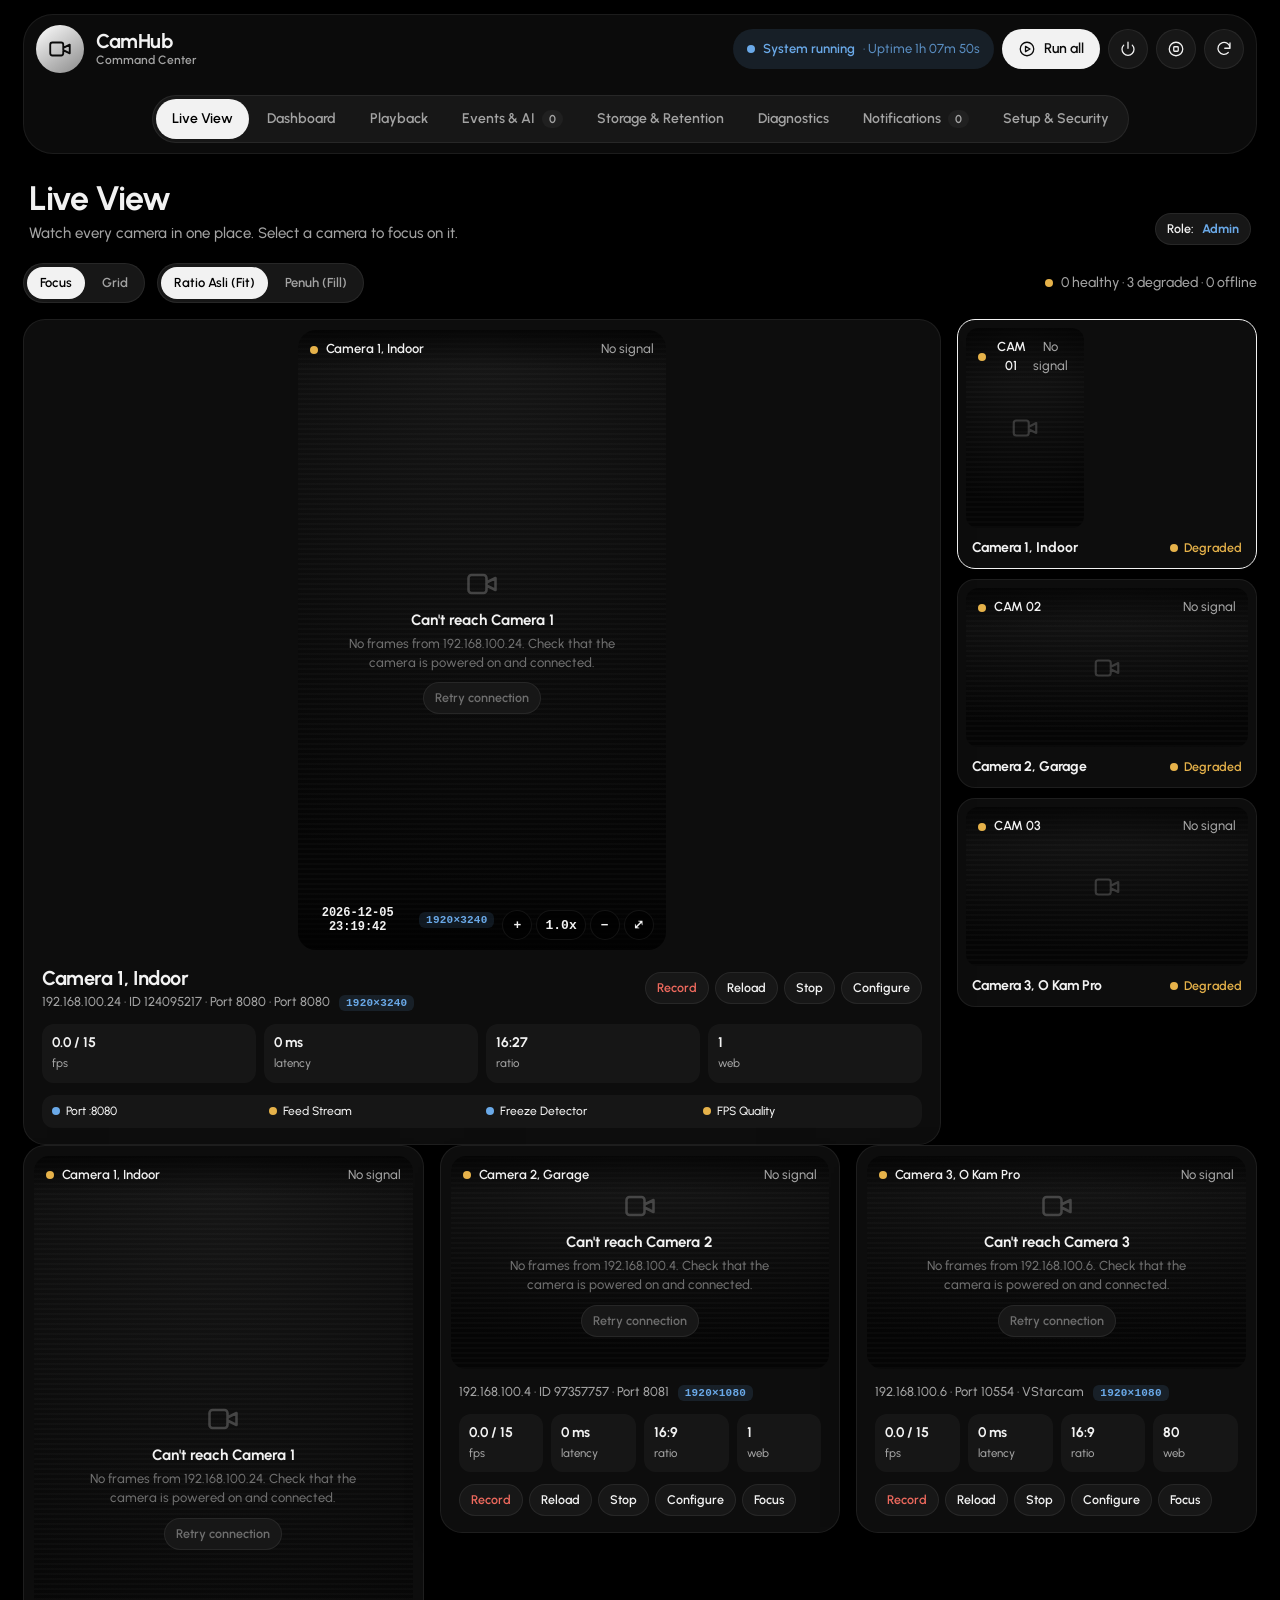
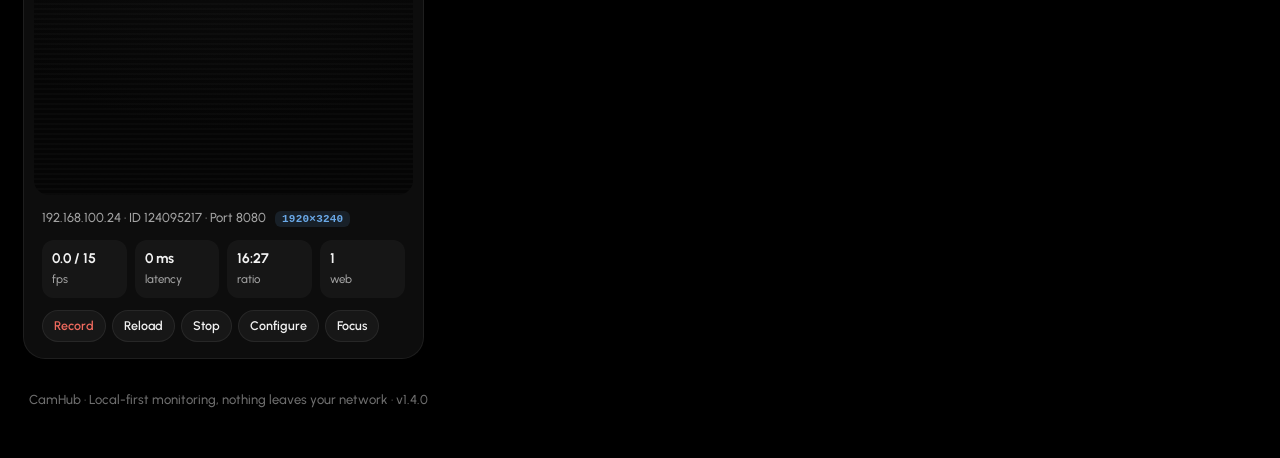
==== web/index.html @ e93ac43d "feat(ui): dynamically adapt player and grid layouts to camera native aspect ratios" ====
<!DOCTYPE html>
<html lang="en">
<head>
<meta charset="utf-8">
<meta name="viewport" content="width=device-width, initial-scale=1, viewport-fit=cover">
<link rel="icon" type="image/svg+xml" href="data:image/svg+xml,%3Csvg xmlns='http://www.w3.org/2000/svg' viewBox='0 0 24 24' fill='%23f2f2f2'%3E%3Cpath d='M3 8a2 2 0 0 1 2-2h8a2 2 0 0 1 2 2v8a2 2 0 0 1-2 2H5a2 2 0 0 1-2-2zM15 11l6-3v8l-6-3'/%3E%3C/svg%3E">
<title>CamHub — Command Center</title>
<link rel="preconnect" href="https://fonts.googleapis.com">
<link href="https://fonts.googleapis.com/css2?family=Urbanist:wght@400..700&display=swap" rel="stylesheet">
<link rel="stylesheet" href="styles.css?v=5.0">
</head>
<body data-role="admin">
<!-- SVG Icon Defs -->
<svg width="0" height="0" style="position:absolute" aria-hidden="true"><defs>
<symbol id="i-cam" viewBox="0 0 24 24"><path d="M3 8a2 2 0 0 1 2-2h8a2 2 0 0 1 2 2v8a2 2 0 0 1-2 2H5a2 2 0 0 1-2-2zM15 11l6-3v8l-6-3"/></symbol>
<symbol id="i-live" viewBox="0 0 24 24"><rect x="3" y="4" width="18" height="12" rx="2"/><path d="M8 20h8M12 16v4"/></symbol>
<symbol id="i-grid" viewBox="0 0 24 24"><rect x="4" y="4" width="7" height="7" rx="1.5"/><rect x="13" y="4" width="7" height="7" rx="1.5"/><rect x="4" y="13" width="7" height="7" rx="1.5"/><rect x="13" y="13" width="7" height="7" rx="1.5"/></symbol>
<symbol id="i-play" viewBox="0 0 24 24"><circle cx="12" cy="12" r="9"/><path d="M10 8.5v7l6-3.5z"/></symbol>
<symbol id="i-stop" viewBox="0 0 24 24"><circle cx="12" cy="12" r="9"/><rect x="9" y="9" width="6" height="6" rx="1"/></symbol>
<symbol id="i-spark" viewBox="0 0 24 24"><path d="M12 3l1.8 5.2L19 10l-5.2 1.8L12 17l-1.8-5.2L5 10l5.2-1.8zM18 16l.8 2.2L21 19l-2.2.8L18 22l-.8-2.2L15 19l2.2-.8z"/></symbol>
<symbol id="i-pulse" viewBox="0 0 24 24"><path d="M3 12h4l3-8 4 16 3-8h4"/></symbol>
<symbol id="i-bell" viewBox="0 0 24 24"><path d="M6 16V11a6 6 0 0 1 12 0v5l2 2H4zM10 21h4"/></symbol>
<symbol id="i-book" viewBox="0 0 24 24"><path d="M5 4h11a3 3 0 0 1 3 3v13H8a3 3 0 0 1-3-3zM5 17a3 3 0 0 1 3-3h11"/></symbol>
<symbol id="i-db" viewBox="0 0 24 24"><ellipse cx="12" cy="5" rx="9" ry="3"/><path d="M21 12c0 1.66-4 3-9 3s-9-1.34-9-3"/><path d="M3 5v14c0 1.66 4 3 9 3s9-1.34 9-3V5"/></symbol>
<symbol id="i-shield" viewBox="0 0 24 24"><path d="M12 22s8-4 8-10V5l-8-3-8 3v7c0 6 8 10 8 10z"/></symbol>
<symbol id="i-cpu" viewBox="0 0 24 24"><rect x="4" y="4" width="16" height="16" rx="2"/><rect x="9" y="9" width="6" height="6"/><line x1="9" y1="1" x2="9" y2="4"/><line x1="15" y1="1" x2="15" y2="4"/><line x1="9" y1="20" x2="9" y2="23"/><line x1="15" y1="20" x2="15" y2="23"/><line x1="20" y1="9" x2="23" y2="9"/><line x1="20" y1="14" x2="23" y2="14"/><line x1="1" y1="9" x2="4" y2="9"/><line x1="1" y1="14" x2="4" y2="14"/></symbol>
<symbol id="i-send" viewBox="0 0 24 24"><line x1="22" y1="2" x2="11" y2="13"/><polygon points="22 2 15 22 11 13 2 9 22 2"/></symbol>
<symbol id="i-re" viewBox="0 0 24 24"><path d="M20 11a8 8 0 1 0-2.3 5.7M20 4v7h-7"/></symbol>
<symbol id="i-pwr" viewBox="0 0 24 24"><path d="M12 3v8M6.3 6.8a8 8 0 1 0 11.4 0"/></symbol>
<symbol id="i-side" viewBox="0 0 24 24"><rect x="3" y="4" width="18" height="16" rx="3"/><path d="M9 4v16"/></symbol>
<symbol id="i-arrow" viewBox="0 0 24 24"><path d="M5 12h14M13 6l6 6-6 6"/></symbol>
<symbol id="i-warn" viewBox="0 0 24 24"><path d="M12 4 2.5 20h19zM12 10v4M12 17v.5"/></symbol>
<symbol id="i-check" viewBox="0 0 24 24"><polyline points="20 6 9 17 4 12"/></symbol>
<symbol id="i-cross" viewBox="0 0 24 24"><line x1="18" y1="6" x2="6" y2="18"/><line x1="6" y1="6" x2="18" y2="18"/></symbol>
<symbol id="i-dl" viewBox="0 0 24 24"><path d="M21 15v4a2 2 0 0 1-2 2H5a2 2 0 0 1-2-2v-4"/><polyline points="7 10 12 15 17 10"/><line x1="12" y1="15" x2="12" y2="3"/></symbol>
<symbol id="i-trash" viewBox="0 0 24 24"><polyline points="3 6 5 6 21 6"/><path d="M19 6v14a2 2 0 0 1-2 2H7a2 2 0 0 1-2-2V6m3 0V4a2 2 0 0 1 2-2h4a2 2 0 0 1 2 2v2"/></symbol>
<symbol id="i-gear" viewBox="0 0 24 24"><circle cx="12" cy="12" r="3"/><path d="M19.4 15a1.65 1.65 0 0 0 .33 1.82l.06.06a2 2 0 0 1 0 2.83 2 2 0 0 1-2.83 0l-.06-.06a1.65 1.65 0 0 0-1.82-.33 1.65 1.65 0 0 0-1 1.51V21a2 2 0 0 1-2 2 2 2 0 0 1-2-2v-.09A1.65 1.65 0 0 0 9 19.4a1.65 1.65 0 0 0-1.82.33l-.06.06a2 2 0 0 1-2.83 0 2 2 0 0 1 0-2.83l.06-.06a1.65 1.65 0 0 0 .33-1.82 1.65 1.65 0 0 0-1.51-1H3a2 2 0 0 1-2-2 2 2 0 0 1 2-2h.09A1.65 1.65 0 0 0 4.6 9a1.65 1.65 0 0 0-.33-1.82l-.06-.06a2 2 0 0 1 0-2.83 2 2 0 0 1 2.83 0l.06.06a1.65 1.65 0 0 0 1.82.33H9a1.65 1.65 0 0 0 1-1.51V3a2 2 0 0 1 2-2 2 2 0 0 1 2 2v.09a1.65 1.65 0 0 0 1 1.51 1.65 1.65 0 0 0 1.82-.33l.06-.06a2 2 0 0 1 2.83 0 2 2 0 0 1 0 2.83l-.06.06a1.65 1.65 0 0 0-.33 1.82V9a1.65 1.65 0 0 0 1.51 1H21a2 2 0 0 1 2 2 2 2 0 0 1-2 2h-.09a1.65 1.65 0 0 0-1.51 1z"/></symbol>
</defs></svg>

<div class="app">
  <!-- Top Floating Nav Bar -->
  <header class="top">
    <div class="brand">
      <div class="mark"><svg class="ico" style="width:26px;height:26px"><use href="#i-cam"/></svg></div>
      <div>CamHub<small>Command Center</small></div>
    </div>

    <!-- Sliding Pill Navigation Tabs -->
    <nav class="tabs" aria-label="Main navigation">
      <div class="track" id="track">
        <span class="pill" id="pill"></span>
      </div>
    </nav>

    <!-- Top Action Tools -->
    <div class="tools">
      <span class="chip ok">
        <span class="dot" id="sbf-dot"></span>
        <span id="sbf-status">System running</span>
        <span class="up" id="sbf-uptime"></span>
      </span>

      <!-- AGENT 1: Run All Cameras -->
      <button class="btn primary adm" id="btn-run-all" title="Start all camera decoders">
        <svg class="ico"><use href="#i-play"/></svg>
        <span>Run all</span>
      </button>

      <!-- AGENT 1: Restart All Cameras -->
      <button class="btn sq adm" id="restart" aria-label="Restart all cameras" title="Restart all cameras">
        <svg class="ico"><use href="#i-pwr"/></svg>
      </button>

      <!-- AGENT 1: Stop All Cameras -->
      <button class="btn sq adm" id="btn-stop-all" aria-label="Stop all cameras" title="Stop all cameras">
        <svg class="ico"><use href="#i-stop"/></svg>
      </button>

      <!-- Refresh Feeds & Telemetry -->
      <button class="btn sq" id="refresh" aria-label="Refresh feeds" title="Refresh feeds">
        <svg class="ico"><use href="#i-re"/></svg>
      </button>
    </div>
  </header>

  <main>
    <!-- Page Header (Title + Subtitle + AGENT 7 Role Switcher) -->
    <div class="head">
      <div>
        <h1 id="title">Live View</h1>
        <p id="sentence">Watch every camera in one place. Select a camera to focus on it.</p>
      </div>
      <button class="btn sm" id="btn-toggle-role" aria-label="Switch between Admin and Viewer">
        Role: <b id="sbf-role">Admin</b>
      </button>
    </div>

    <!-- VIEW 0: LIVE VIEW -->
    <section class="view" id="v-live">
      <div class="lbar">
        <div class="seg" id="layouts" role="group" aria-label="Layout">
          <button aria-pressed="true" data-l="focus">Focus</button>
          <button aria-pressed="false" data-l="grid">Grid</button>
        </div>
        <div class="seg" id="fit-modes" role="group" aria-label="Fit Mode">
          <button aria-pressed="true" data-fit="contain">Ratio Asli (Fit)</button>
          <button aria-pressed="false" data-fit="cover">Penuh (Fill)</button>
        </div>
        <span class="sub" id="hcount"></span>
      </div>
      <div class="stage" id="stage"></div>
      <div class="grid cams" id="cams" hidden></div>
    </section>

    <!-- VIEW 1: DASHBOARD / MONITORING -->
    <section class="view" id="v-dash" hidden>
      <!-- 4 KPI Cards -->
      <div class="grid kpis">
        <div class="card kpi">
          <h2>Total cameras</h2>
          <b id="fleet-total">3</b>
          <span>Across the local network</span>
        </div>
        <div class="card kpi good">
          <h2>Healthy</h2>
          <b id="fleet-healthy">0</b>
          <span>Streaming normally</span>
        </div>
        <div class="card kpi warn">
          <h2>Degraded</h2>
          <b id="fleet-degraded">3</b>
          <span>Connecting, no frames yet</span>
        </div>
        <div class="card kpi bad">
          <h2>Offline</h2>
          <b id="fleet-offline">0</b>
          <span>Unreachable</span>
        </div>
      </div>

      <!-- Live Preview Strip -->
      <div class="sect">
        <h2>Live preview</h2>
        <button class="btn sm" style="margin-left:auto" data-go="0">Open live view</button>
      </div>
      <div class="grid prev" id="prev"></div>

      <!-- Telemetry Row: Host Resources & Stream Throughput -->
      <div class="grid row2">
        <div class="card">
          <h2>Host resources</h2>
          <p class="sub">Processor, memory and AI engine load</p>
          <div class="meter">
            <div>CPU <span id="res-cpu-val">28%</span></div>
            <div class="bar" id="res-cpu-bar" style="--w:28%"><i></i></div>
          </div>
          <div class="meter">
            <div>RAM <span id="res-mem-val">8.3 / 16.0 GB (52%)</span></div>
            <div class="bar warn" id="res-mem-bar" style="--w:52%"><i></i></div>
          </div>
          <div class="meter">
            <div>GPU, AI engine (DirectML) <span id="res-ai-val">12%</span></div>
            <div class="bar good" id="res-ai-bar" style="--w:12%"><i></i></div>
          </div>
        </div>

        <div class="card">
          <h2>Stream throughput</h2>
          <p class="sub">Combined traffic from all cameras</p>
          <div class="tp">
            <div><b id="tp-bw">0.0 / 0.0 Mbps</b><span>Bandwidth in / out</span></div>
            <div><b id="tp-fps">0.0 fps</b><span>Total frame rate</span></div>
            <div><b id="tp-lat">0 ms</b><span>Average latency</span></div>
            <div><b id="tp-subs">0 RTSP · 82 Web</b><span>Subscribers</span></div>
          </div>
        </div>
      </div>

      <!-- AGENT 2: Pipeline Inspector + Canvas FPS History -->
      <div class="grid row3">
        <div class="card">
          <h2 id="pipeline-title">Pipeline · <span id="pcam">Camera 1</span></h2>
          <div class="cp seg" id="pick" style="width:max-content"></div>
          <div class="flow" id="flow"></div>
          <div class="alert" id="path-note">
            <svg class="ico"><use href="#i-warn"/></svg>
            <p>
              <b id="path-note-title">Bottleneck detected</b>
              <span id="path-note-msg">Tidak ada frame diterima dari sumber kamera.</span>
            </p>
          </div>
          <dl>
            <div><dt>Last frame</dt><dd id="dl-last-frame">--</dd></div>
            <div><dt>Queue / drop</dt><dd id="dl-queue">0 / 0</dd></div>
            <div><dt>Decode errors</dt><dd id="dl-errors">0</dd></div>
            <div><dt>Stage</dt><dd id="dl-stage">Camera source</dd></div>
            <div><dt>Decoder port / PID</dt><dd id="dl-port"></dd></div>
          </dl>
        </div>

        <div class="card">
          <div style="display:flex;justify-content:space-between;align-items:center;gap:8px">
            <h2>Frame rate</h2>
            <div class="seg" id="range">
              <button aria-pressed="true" data-range="1m">1m</button>
              <button aria-pressed="false" data-range="5m">5m</button>
              <button aria-pressed="false" data-range="30m">30m</button>
              <button aria-pressed="false" data-range="1h">1h</button>
            </div>
          </div>
          <div class="cbox">
            <canvas id="fps-chart-canvas" role="img" aria-label="Frame rate for each camera"></canvas>
            <div class="empty" id="fps-empty"><p>No frames yet.<br>Rates appear once a camera connects.</p></div>
          </div>
          <div class="legend">
            <span><i style="background:#f2f2f2"></i>Camera 1: <b id="fps-val-1">0.0 fps</b></span>
            <span><i style="background:#6aa9e8"></i>Camera 2: <b id="fps-val-2">0.0 fps</b></span>
            <span><i style="background:#8c8c8c"></i>Camera 3: <b id="fps-val-3">0.0 fps</b></span>
          </div>
        </div>
      </div>

      <!-- Events & Storage Columns -->
      <div class="cols">
        <div class="card">
          <div style="display:flex;justify-content:space-between;align-items:center">
            <h2>Events</h2>
            <span class="chip" style="height:30px" id="ev-count">3 recent</span>
          </div>
          <div class="evs" id="dash-recent-events"></div>
          <button class="btn sm" style="margin-top:14px" data-go="3">View all events</button>
        </div>

        <div class="card">
          <div style="display:flex;justify-content:space-between;align-items:center">
            <h2>Storage and retention</h2>
            <button class="btn sm" data-go="4">Manage</button>
          </div>
          <div class="store">
            <div class="ring" id="store-ring" style="--ring-fill:85%">
              <div><span id="store-percent">85%<small>used</small></span></div>
            </div>
            <dl>
              <div><dt>Used</dt><dd id="store-used">406 GB</dd></div>
              <div><dt>Free</dt><dd id="store-free">70 GB</dd></div>
              <div><dt>CamHub data</dt><dd id="store-data">12.7 MB</dd></div>
              <div><dt>Recordings</dt><dd id="store-recs">10.2 MB</dd></div>
              <div><dt>Snapshots</dt><dd id="store-snaps">2.5 MB</dd></div>
              <div><dt>Forecast</dt><dd class="good-t" id="store-forecast">Over 30 days left</dd></div>
            </dl>
          </div>
        </div>
      </div>
    </section>

    <!-- VIEW 2: PLAYBACK (AGENT 4 & 8) -->
    <section class="view" id="v-playback" hidden>
      <div class="rec-status-strip" id="rec-status-strip"></div>

      <div style="display:flex;align-items:center;justify-content:space-between;gap:12px;flex-wrap:wrap;margin-bottom:14px">
        <span class="tag good">Active file locks protect recordings and playback streams from automated purge.</span>
        <button class="btn sm" id="btn-trigger-motion">
          <svg class="ico"><use href="#i-spark"/></svg><span>Trigger Test Motion Recording</span>
        </button>
      </div>

      <div class="playback-grid">
        <div class="card">
          <div style="display:flex;justify-content:space-between;align-items:center;margin-bottom:12px">
            <h2 id="player-title">Recorded Clip Player</h2>
            <span class="tag good" id="player-status-tag">Ready</span>
          </div>
          <div class="rec-player">
            <video id="video-player" controls preload="metadata"></video>
          </div>
          <div style="display:flex;justify-content:space-between;align-items:center;margin-top:14px;flex-wrap:wrap;gap:8px">
            <span class="sub" id="player-clip-info">Select a recorded segment from the archive list to stream playback.</span>
            <a class="btn sm primary" id="player-download-btn" href="#" download="" style="display:none">
              <svg class="ico"><use href="#i-dl"/></svg><span>Download MP4</span>
            </a>
          </div>
        </div>

        <div class="card">
          <div style="display:flex;justify-content:space-between;align-items:center;margin-bottom:12px">
            <h2>Archive Segments</h2>
            <button class="btn sq sm" id="refresh-recordings" title="Refresh recordings list">
              <svg class="ico"><use href="#i-re"/></svg>
            </button>
          </div>
          <div class="rec-list" id="recordings-list">
            <div class="empty"><p>Loading recordings…</p></div>
          </div>
        </div>
      </div>
    </section>

    <!-- VIEW 3: EVENTS & AI (AGENT 5 & 6) -->
    <section class="view" id="v-events" hidden>
      <div class="card" style="margin-bottom:16px;">
        <div style="display:flex;align-items:center;justify-content:space-between;gap:14px;flex-wrap:wrap">
          <div>
            <h2>Edge AI Object Detection Engine</h2>
            <p class="sub">Hardware-accelerated neural object classification with DirectML GPU provider</p>
          </div>
          <div style="display:flex;gap:8px;align-items:center">
            <span class="tag good" id="ai-engine-tag">DirectML GPU Active</span>
            <button class="btn sm primary" id="btn-ai-benchmark">
              <svg class="ico"><use href="#i-cpu"/></svg><span>Run AI Benchmark</span>
            </button>
          </div>
        </div>
      </div>

      <!-- Camera 1-3 AI & Event Fleet Summary Cards -->
      <div class="grid prev" id="events-fleet-cards" style="margin-bottom:16px;">
        <div class="card" style="padding:14px;cursor:pointer;" data-filter-cid="v380-1">
          <div style="display:flex;justify-content:space-between;align-items:center;margin-bottom:6px">
            <b>Camera 1 · Indoor</b>
            <span class="tag good">AI Active</span>
          </div>
          <p class="sub" style="margin:0 0 6px;">Targets: Person, Animal · Threshold: 35%</p>
          <div style="display:flex;justify-content:space-between;align-items:center;font-size:12px;color:var(--muted)">
            <span>Port: 8080 · LAN</span>
            <b id="card-cnt-v380-1" class="good-t">20 Events</b>
          </div>
        </div>

        <div class="card" style="padding:14px;cursor:pointer;" data-filter-cid="v380-2">
          <div style="display:flex;justify-content:space-between;align-items:center;margin-bottom:6px">
            <b>Camera 2 · Garage</b>
            <span class="tag good">AI Active</span>
          </div>
          <p class="sub" style="margin:0 0 6px;">Targets: Person, Car, Motorcycle · Threshold: 40%</p>
          <div style="display:flex;justify-content:space-between;align-items:center;font-size:12px;color:var(--muted)">
            <span>Port: 8081 · LAN</span>
            <b id="card-cnt-v380-2" class="good-t">12 Events</b>
          </div>
        </div>

        <div class="card" style="padding:14px;cursor:pointer;" data-filter-cid="okam-3">
          <div style="display:flex;justify-content:space-between;align-items:center;margin-bottom:6px">
            <b>Camera 3 · O-Kam Pro</b>
            <span class="tag good">AI Active</span>
          </div>
          <p class="sub" style="margin:0 0 6px;">Targets: Person, Car, Animal · Threshold: 40%</p>
          <div style="display:flex;justify-content:space-between;align-items:center;font-size:12px;color:var(--muted)">
            <span>Port: 8082 · RTSP</span>
            <b id="card-cnt-okam-3" class="good-t">30 Events</b>
          </div>
        </div>
      </div>

      <div style="display:flex;align-items:center;justify-content:space-between;gap:12px;flex-wrap:wrap;margin-bottom:14px">
        <div class="seg" id="events-cam-filter" role="group" aria-label="Filter events by camera">
          <button aria-pressed="true" data-cid="" id="filter-ev-all">All Cameras (<span id="cnt-ev-all">0</span>)</button>
          <button aria-pressed="false" data-cid="v380-1" id="filter-ev-1">Camera 1 (<span id="cnt-ev-1">0</span>)</button>
          <button aria-pressed="false" data-cid="v380-2" id="filter-ev-2">Camera 2 (<span id="cnt-ev-2">0</span>)</button>
          <button aria-pressed="false" data-cid="okam-3" id="filter-ev-3">Camera 3 (<span id="cnt-ev-3">0</span>)</button>
        </div>
        <button class="btn sm adm" id="clear-events-btn">
          <svg class="ico"><use href="#i-trash"/></svg><span>Clear Events</span>
        </button>
      </div>

      <div class="events-grid" id="events-list">
        <div class="empty"><p>No activity events captured yet.</p></div>
      </div>
    </section>

    <!-- VIEW 4: STORAGE & RETENTION (AGENT 8) -->
    <section class="view" id="v-storage" hidden>
      <div class="grid row2">
        <div class="card">
          <h2>Storage Health &amp; Threshold Alerts</h2>
          <p class="sub">Predictable disk management with automated retention safeguarding</p>
          <div class="store" style="margin-top:16px;">
            <div class="ring" id="storage-page-ring" style="--ring-fill:85%">
              <div><span id="storage-page-percent">85%<small>used</small></span></div>
            </div>
            <dl>
              <div><dt>Disk Total</dt><dd id="st-disk-total">--</dd></div>
              <div><dt>Disk Used</dt><dd id="st-disk-used">--</dd></div>
              <div><dt>Disk Free</dt><dd id="st-disk-free">--</dd></div>
              <div><dt>Growth Rate</dt><dd id="st-growth-rate">+0.0 MB/day</dd></div>
            </dl>
          </div>

          <div class="threshold-strip">
            <div class="threshold-card" id="alert-80"><b class="good-t">80% Threshold</b><span>Normal Retention</span></div>
            <div class="threshold-card" id="alert-90"><b class="warn-t">90% Threshold</b><span>Warning Alert</span></div>
            <div class="threshold-card" id="alert-95"><b class="bad-t">95% Threshold</b><span>Emergency Purge</span></div>
          </div>
        </div>

        <div class="card">
          <h2>Retention Policies &amp; Index Repair</h2>
          <p class="sub">Safe pruning with dry-run verification and self-healing index reconciliation</p>
          <div style="display:grid;gap:12px;margin-top:16px;">
            <div style="padding:14px;border-radius:16px;background:var(--well);border:1px solid var(--line);">
              <b>Retention Rules</b>
              <p class="sub" style="margin:4px 0 12px;">Videos: 14 days retention · Snapshots: 7 days · Max storage: 100 GB</p>
              <div style="display:flex;gap:8px;">
                <button class="btn sm" id="btn-dry-run-cleanup"><svg class="ico"><use href="#i-check"/></svg><span>Dry-Run Cleanup</span></button>
                <button class="btn sm dng adm" id="btn-exec-cleanup"><svg class="ico"><use href="#i-trash"/></svg><span>Execute Purge</span></button>
              </div>
            </div>

            <div style="padding:14px;border-radius:16px;background:var(--well);border:1px solid var(--line);">
              <b>Self-Healing Index Recovery</b>
              <p class="sub" style="margin:4px 0 12px;">Reconcile on-disk files with SQLite metadata to repair corrupted records.</p>
              <button class="btn sm adm" id="btn-reindex-storage"><svg class="ico"><use href="#i-re"/></svg><span>Rebuild Storage Index</span></button>
            </div>
          </div>
        </div>
      </div>
    </section>

    <!-- VIEW 5: DIAGNOSTICS & EXPORT (AGENT 10) -->
    <section class="view" id="v-diagnostics" hidden>
      <div class="diag-grid">
        <div class="card">
          <h2>System &amp; Engine Versions</h2>
          <p class="sub">Installed runtimes and service host details</p>
          <div class="diag-row"><span>Application</span><b id="diag-app-ver">CamHUB v1.4.0</b></div>
          <div class="diag-row"><span>Python Host</span><b id="diag-py-ver">--</b></div>
          <div class="diag-row"><span>.NET Runtime</span><b id="diag-dotnet-ver">--</b></div>
          <div class="diag-row"><span>FFmpeg Transcoder</span><b id="diag-ffmpeg-ver">--</b></div>
          <div class="diag-row"><span>Host Uptime</span><b id="diag-uptime-val">--</b></div>
        </div>

        <div class="card">
          <h2>Decoders &amp; Local Ports</h2>
          <p class="sub">Local TCP decoders and HTTP stream endpoints</p>
          <div class="diag-row"><span>Port 8080 (Camera 1)</span><b id="diag-p8080">Checking…</b></div>
          <div class="diag-row"><span>Port 8081 (Camera 2)</span><b id="diag-p8081">Checking…</b></div>
          <div class="diag-row"><span>Port 8082 (Camera 3)</span><b id="diag-p8082">Checking…</b></div>
          <div class="diag-row"><span>Backend API (Port 3000)</span><b class="good-t">LISTENING</b></div>
          <div class="diag-row"><span>AI Inference Device</span><b id="diag-ai-device">DirectML / CPU</b></div>
        </div>

        <div class="card">
          <h2>Diagnostic Report Bundle</h2>
          <p class="sub" style="margin-bottom:14px">Export sanitized system telemetry, error logs, and port audits</p>
          <button class="btn primary adm" id="btn-generate-bundle" style="width:100%">
            <svg class="ico"><use href="#i-dl"/></svg><span>Generate Diagnostic Bundle (.ZIP)</span>
          </button>
          <div id="bundle-progress" style="display:none;margin-top:10px;" class="sub">Creating sanitized diagnostic archive…</div>
          <div id="diag-bundles-list" style="margin-top:14px">
            <div class="empty"><p>Click "Generate Diagnostic Bundle" to export archive.</p></div>
          </div>
        </div>
      </div>

      <div class="card" style="margin-top:16px;">
        <h2>Recent Sanitized Logs</h2>
        <p class="sub" style="margin-bottom:10px;">Passwords, RTSP tokens, and sensitive credentials are automatically redacted.</p>
        <div class="log-box" id="diag-log-box">Loading sanitized system logs…</div>
      </div>
    </section>

    <!-- VIEW 6: NOTIFICATIONS CENTER (AGENT 9) -->
    <section class="view" id="v-notif" hidden>
      <div style="display:flex;align-items:center;justify-content:space-between;gap:12px;flex-wrap:wrap;margin-bottom:14px">
        <div class="seg" id="notif-sev-filter" role="group" aria-label="Filter notifications by severity">
          <button aria-pressed="true" data-sev="">All</button>
          <button aria-pressed="false" data-sev="critical">Critical</button>
          <button aria-pressed="false" data-sev="warning">Warning</button>
          <button aria-pressed="false" data-sev="info">Info</button>
        </div>
        <div style="display:flex;gap:8px;">
          <button class="btn sm" id="notif-ack-all">Acknowledge All</button>
          <button class="btn sm adm" id="notif-clear-all"><svg class="ico"><use href="#i-trash"/></svg><span>Clear</span></button>
          <button class="btn sm" id="notif-simulate">Simulate Alert</button>
          <button class="btn sm" id="btn-telegram-settings"><svg class="ico"><use href="#i-send"/></svg><span>Telegram Bot</span></button>
        </div>
      </div>
      <div class="notif-list" id="notif-list">
        <div class="empty"><p>No notification alerts captured.</p></div>
      </div>
    </section>

    <!-- VIEW 7: SETUP & SECURITY (AGENT 7) -->
    <section class="view card" id="v-setup" hidden>
      <div style="display:flex;justify-content:space-between;align-items:center;margin-bottom:20px;flex-wrap:wrap;gap:12px">
        <div>
          <h2 style="font-size:20px;letter-spacing:-0.02em;">CamHub Security &amp; Remote Access</h2>
          <p class="sub">Zero-cloud local camera bridge, VPN remote tunneling, and role-based access control.</p>
        </div>
        <span class="tag good"><svg class="ico"><use href="#i-shield"/></svg><span>LAN Isolated · Zero Cloud Credentials</span></span>
      </div>

      <div class="setup-step">
        <div class="step-num">1</div>
        <div class="step-content">
          <b>V380 Protocol Decoder</b>
          <p>V380 cameras stream on local UDP/TCP port 8800. The C# decoder converts raw frames into an MJPEG HTTP stream on ports 8080 and 8081.</p>
          <div class="code-box">dotnet run --project decoders/v380/V380Decoder.csproj -- --id 124095217 --ip 192.168.100.24 --port 8080</div>
        </div>
      </div>

      <div class="setup-step">
        <div class="step-num">2</div>
        <div class="step-content">
          <b>RTSP Stream Adapter (FFmpeg)</b>
          <p>O Kam Pro or RTSP cameras are bridged via ultra-low latency FFmpeg transcoder to port 8082 without cloud dependencies.</p>
          <div class="code-box">ffmpeg -hide_banner -rtsp_transport tcp -i rtsp://192.168.100.6:10554/live/ch0 -f mpjpeg -q:v 3 http://127.0.0.1:8082/stream</div>
        </div>
      </div>

      <div class="setup-step">
        <div class="step-num">3</div>
        <div class="step-content">
          <b>Secure Remote Access (Ngrok &amp; WireGuard / Tailscale)</b>
          <p>CamHUB includes single-tunnel reverse proxy endpoints (<code>/proxy/stream/&lt;cid&gt;</code>). Never open raw RTSP ports to the public internet.</p>
          <div class="code-box"># Start secure Ngrok tunnel to CamHUB (Port 3000)
.\scripts\start_ngrok.ps1</div>
        </div>
      </div>
    </section>
  </main>

  <p class="foot">CamHub · Local-first monitoring, nothing leaves your network · v1.4.0</p>
</div>

<!-- Modal Dialogs -->
<dialog id="dlg" aria-labelledby="dt">
  <h2 id="dt">Restart all 3 cameras?</h2>
  <p id="dp">Live feeds disconnect while the camera processes restart.</p>
  <div class="acts">
    <button class="btn" id="no" autofocus>Cancel</button>
    <button class="btn dng" id="yes">Restart cameras</button>
  </div>
</dialog>

<dialog id="config-dialog">
  <h2>Configure Camera</h2>
  <p id="config-cam-name" class="sub" style="margin-bottom:14px">Camera Configuration</p>
  <form id="config-form" method="dialog">
    <div class="form-group">
      <label for="cfg-name">Display Name</label>
      <input type="text" id="cfg-name" class="input-text" required />
    </div>
    <div class="form-group">
      <label for="cfg-url">Stream URL</label>
      <input type="text" id="cfg-url" class="input-text" required />
    </div>
    <div class="form-group">
      <label for="cfg-location">Location / IP Address</label>
      <input type="text" id="cfg-location" class="input-text" />
    </div>
    <div class="acts">
      <button class="btn" type="button" id="cfg-cancel">Cancel</button>
      <button class="btn primary" type="submit" id="cfg-save">Save Settings</button>
    </div>
  </form>
</dialog>

<dialog id="telegram-dialog">
  <h2>Telegram Notification Bot</h2>
  <p class="sub">Configure Telegram alerts for camera drops and storage warnings</p>
  <form id="telegram-form">
    <div class="form-group">
      <label for="tg-token">Bot Token</label>
      <input type="password" id="tg-token" class="input-text" placeholder="123456789:ABCdefGhIJKlmNoPQRsTUVwxyZ" />
    </div>
    <div class="form-group">
      <label for="tg-chat">Chat ID</label>
      <input type="text" id="tg-chat" class="input-text" placeholder="123456789" />
    </div>
    <div class="acts">
      <button class="btn" type="button" id="tg-cancel">Cancel</button>
      <button class="btn primary" type="button" id="tg-test">Test Connection</button>
    </div>
  </form>
</dialog>

<dialog id="event-dialog" style="max-width:720px;padding:20px;">
  <div style="display:flex;justify-content:space-between;align-items:center;margin-bottom:12px;">
    <h2 id="lightbox-title">Activity Snapshot</h2>
    <button class="btn sq sm" id="lightbox-close"><svg class="ico"><use href="#i-cross"/></svg></button>
  </div>
  <div style="position:relative;background:#000;border-radius:14px;overflow:hidden;aspect-ratio:16/9;display:flex;align-items:center;justify-content:center;">
    <img id="lightbox-img" style="width:100%;height:100%;object-fit:contain;" alt="Detection snapshot" />
    <canvas id="lightbox-canvas" style="position:absolute;inset:0;width:100%;height:100%;pointer-events:none;"></canvas>
  </div>
  <p id="lightbox-details" class="sub" style="margin-top:12px;font-family:var(--mono);"></p>
</dialog>

<div class="toast" id="toast" role="status" aria-live="polite"></div>

<!-- Application Logic -->
<script src="app.js?v=5.0"></script>
</body>
</html>
---- web/styles.css ----
/* CamHub Command Center — Urbanist Pure Black Design System (v5.0) */
@import url('https://fonts.googleapis.com/css2?family=Urbanist:wght@400..700&display=swap');

:root {
  --bg: #000;
  --surface: #0d0d0d;
  --raised: #171717;
  --well: rgba(255, 255, 255, 0.04);
  --line: rgba(255, 255, 255, 0.07);
  --line-2: rgba(255, 255, 255, 0.13);
  --text: #f2f2f2;
  --muted: #a3a3a3;
  --faint: #6f6f6f;
  --primary: #f2f2f2;
  --on-primary: #0a0a0a;
  --good: #6aa9e8;
  --warn: #e6b24a;
  --bad: #ef6a5e;
  --r: 22px;
  --ease: cubic-bezier(.2, .8, .2, 1);
  --font: "Urbanist", ui-sans-serif, system-ui, -apple-system, "Segoe UI", sans-serif;
  --mono: ui-monospace, "SF Mono", Menlo, Consolas, monospace;
  --shadow: 0 1px 2px #0006, 0 18px 40px -24px #000c;
  color-scheme: dark;
  box-sizing: border-box;
  padding-top: env(safe-area-inset-top, 0px);
  padding-bottom: env(safe-area-inset-bottom, 0px);
}
*, *:before, *:after { box-sizing: inherit; }
html { height: 100%; scroll-padding-top: env(safe-area-inset-top, 0px); }
body {
  margin: 0;
  min-height: 100%;
  color: var(--text);
  font: 500 14px/1.45 var(--font);
  font-variant-numeric: tabular-nums;
  -webkit-font-smoothing: antialiased;
  background: var(--bg);
  overflow-x: hidden;
}
button { font: inherit; color: inherit; background: none; border: 0; padding: 0; cursor: pointer; }
h1, h2, h3, p, dl, dd { margin: 0; }
:focus-visible { outline: 2px solid var(--primary); outline-offset: 2px; }
.ico {
  width: 18px;
  height: 18px;
  fill: none;
  stroke: currentColor;
  stroke-width: 1.7;
  stroke-linecap: round;
  stroke-linejoin: round;
  flex: none;
}
.app { max-width: 1480px; margin: 0 auto; padding: 14px clamp(12px, 1.8vw, 26px) 48px; }

/* Top Floating Nav Bar */
.top {
  position: sticky;
  top: 10px;
  z-index: 20;
  display: flex;
  align-items: center;
  gap: 14px;
  flex-wrap: wrap;
  padding: 10px 12px;
  border-radius: 30px;
  background: rgba(13, 13, 13, 0.9);
  border: 1px solid var(--line);
  box-shadow: var(--shadow);
  backdrop-filter: blur(14px) saturate(1.3);
}
.brand {
  display: flex;
  align-items: center;
  gap: 12px;
  padding-right: 8px;
  font-size: 20px;
  font-weight: 700;
  letter-spacing: -0.02em;
  line-height: 1.1;
}
.mark {
  width: 48px;
  height: 48px;
  border-radius: 50%;
  display: grid;
  place-items: center;
  color: var(--on-primary);
  background: linear-gradient(145deg, #fff, #8a8a8a);
  box-shadow: none;
}
.brand small {
  display: block;
  font-size: 12px;
  font-weight: 600;
  color: var(--muted);
  letter-spacing: 0;
  margin-top: 2px;
}
.tabs { flex: 1; min-width: 0; display: flex; justify-content: center; }
.track {
  position: relative;
  display: flex;
  gap: 2px;
  padding: 4px;
  border-radius: 999px;
  background: var(--raised);
  box-shadow: inset 0 0 0 1px var(--line);
  max-width: 100%;
  overflow-x: auto;
  scrollbar-width: none;
}
.pill {
  position: absolute;
  top: 4px;
  bottom: 4px;
  left: 0;
  width: 0;
  border-radius: 999px;
  background: var(--text);
  transition: transform 0.45s var(--ease), width 0.45s var(--ease);
  pointer-events: none;
}
.tab {
  position: relative;
  z-index: 1;
  height: 40px;
  padding: 0 16px;
  display: inline-flex;
  align-items: center;
  gap: 7px;
  border-radius: 999px;
  font-weight: 600;
  color: var(--muted);
  white-space: nowrap;
  transition: color 0.3s;
}
.tab:hover { color: var(--text); }
.tab[aria-current="page"] { color: var(--bg); }
.tab i {
  font-style: normal;
  font-size: 11.5px;
  font-weight: 700;
  padding: 1px 7px;
  border-radius: 999px;
  background: var(--well);
}
.tab[aria-current="page"] i { background: rgba(0, 0, 0, 0.12); color: var(--bg); }
.tools { display: flex; align-items: center; gap: 8px; margin-left: auto; }
.chip {
  display: inline-flex;
  align-items: center;
  gap: 8px;
  height: 40px;
  padding: 0 14px;
  border-radius: 999px;
  font-weight: 600;
  font-size: 13px;
  background: var(--well);
  color: var(--muted);
}
.chip.ok { background: rgba(106, 169, 232, 0.12); color: var(--good); }
.chip .up { font-weight: 500; opacity: 0.8; }
.chip .up:before { content: "· "; }
.dot { width: 8px; height: 8px; border-radius: 50%; background: currentColor; flex: none; }
.btn {
  display: inline-flex;
  align-items: center;
  justify-content: center;
  gap: 8px;
  height: 40px;
  padding: 0 16px;
  border-radius: 999px;
  font-weight: 600;
  background: var(--raised);
  box-shadow: inset 0 0 0 1px var(--line);
  transition: background 0.2s, transform 0.05s;
}
.btn:hover { background: #262626; }
.btn:active { transform: translateY(1px); }
.btn:disabled { opacity: 0.5; pointer-events: none; }
.btn.primary { background: var(--primary); color: var(--on-primary); box-shadow: none; }
.btn.primary:hover { background: #fff; }
.btn.sq { width: 40px; padding: 0; position: relative; }
.btn.sm { height: 32px; padding: 0 12px; font-size: 12.5px; }
.btn.dng { background: var(--bad); color: #1a0705; box-shadow: none; }
.btn.dng:hover { background: #ff877e; }

/* Admin vs Viewer Role Enforcement */
[data-role="viewer"] .adm { display: none !important; }

/* Head Section */
.head {
  padding: 26px 6px 18px;
  display: flex;
  align-items: flex-end;
  justify-content: space-between;
  gap: 16px;
  flex-wrap: wrap;
}
.head h1 { font-size: 34px; font-weight: 700; letter-spacing: -0.03em; line-height: 1.1; }
.head p { color: var(--muted); margin-top: 6px; font-size: 15px; }
.head .btn b { font-weight: 700; color: var(--good); }

/* Grid & Cards */
.grid { display: grid; gap: 16px; }
.kpis { grid-template-columns: repeat(4, 1fr); }
.card {
  position: relative;
  padding: 20px;
  border-radius: var(--r);
  background: var(--surface);
  border: 1px solid var(--line);
  box-shadow: var(--shadow);
  min-width: 0;
}
.card h2 { font-size: 15.5px; font-weight: 600; display: flex; align-items: center; gap: 10px; }
.card .sub { color: var(--muted); font-size: 12.5px; margin-top: 2px; }
.kpi {
  min-height: 150px;
  display: flex;
  flex-direction: column;
  justify-content: space-between;
  overflow: hidden;
}
.kpi b { font-size: 54px; line-height: 1; font-weight: 700; letter-spacing: -0.04em; }
.kpi span { color: var(--muted); font-weight: 600; }
.kpi:after {
  content: "";
  position: absolute;
  right: -40px;
  top: -40px;
  width: 130px;
  height: 130px;
  border-radius: 50%;
  background: radial-gradient(circle, var(--c, #fff) 0, transparent 68%);
  opacity: 0.18;
  pointer-events: none;
}
.kpi.good { --c: var(--good); }
.kpi.good b { color: var(--good); }
.kpi.warn { --c: var(--warn); }
.kpi.warn b { color: var(--warn); }
.kpi.bad { --c: var(--bad); }
.kpi.bad b { color: var(--bad); }

.row2 { grid-template-columns: 1.2fr 1fr; margin-top: 16px; }
.meter { margin-top: 16px; }
.meter div { display: flex; justify-content: space-between; font-weight: 600; margin-bottom: 7px; }
.meter span { color: var(--muted); }
.bar { height: 9px; border-radius: 9px; background: var(--well); overflow: hidden; }
.bar i { display: block; height: 100%; border-radius: 9px; background: #d4d4d4; width: var(--w); }
.bar.good i { background: var(--good); }
.bar.warn i { background: var(--warn); }
.bar.bad i { background: var(--bad); }
.tp { display: grid; grid-template-columns: 1fr 1fr; gap: 12px; margin-top: 16px; }
.tp div { padding: 14px; border-radius: 16px; background: var(--well); }
.tp b { display: block; font-size: 20px; letter-spacing: -0.02em; }
.tp span { color: var(--muted); font-size: 12.5px; }

/* Fleet Section */
.sect { display: flex; align-items: center; gap: 12px; flex-wrap: wrap; margin: 30px 6px 14px; }
.sect h2 { font-size: 22px; font-weight: 700; letter-spacing: -0.02em; }
.seg { display: flex; gap: 4px; padding: 4px; border-radius: 999px; background: var(--raised); box-shadow: inset 0 0 0 1px var(--line); }
.seg button {
  height: 32px;
  padding: 0 13px;
  border-radius: 999px;
  color: var(--muted);
  font-weight: 600;
  font-size: 13px;
  transition: background 0.2s, color 0.2s;
}
.seg button:hover { color: var(--text); }
.seg button[aria-pressed="true"] { background: var(--text); color: var(--bg); }
.sect .seg:last-child { margin-left: auto; }

/* Live View Layouts */
.lbar { display: flex; align-items: center; gap: 12px; flex-wrap: wrap; margin-bottom: 16px; }
.lbar .sub { margin-left: auto; display: flex; align-items: center; gap: 8px; color: var(--muted); }
.stage { display: grid; grid-template-columns: minmax(0, 1fr) 300px; gap: 16px; align-items: start; }
.cams { display: grid; grid-template-columns: repeat(3, 1fr); gap: 16px; align-items: start; }
.cams.c2 { grid-template-columns: repeat(2, 1fr); align-items: start; }
.cams.c1 { grid-template-columns: 1fr; align-items: start; }
.cam { padding: 10px; overflow: hidden; }
.cam[hidden], .view[hidden] { display: none !important; }

/* Video View Container */
.video {
  position: relative;
  aspect-ratio: var(--cam-aspect, 16 / 9);
  border-radius: 15px;
  background: repeating-linear-gradient(0deg, rgba(255, 255, 255, 0.02) 0 2px, transparent 2px 5px), radial-gradient(120% 90% at 50% 0%, #171717, #050505);
  display: grid;
  place-items: center;
  text-align: center;
  color: var(--faint);
  overflow: hidden;
  transition: aspect-ratio 0.25s cubic-bezier(.2,.8,.2,1);
}
.video.big {
  aspect-ratio: var(--cam-aspect, 16 / 9);
  width: min(100%, calc(clamp(380px, calc(100vh - 280px), 840px) * var(--cam-ratio, 1.7778)));
  max-height: clamp(380px, calc(100vh - 280px), 840px);
  margin: 0 auto;
  border-radius: 18px;
}
.video img {
  position: absolute;
  inset: 0;
  width: 100%;
  height: 100%;
  object-fit: contain;
  background: #000;
  z-index: 1;
}
.video.fill img {
  object-fit: cover;
}
.res-tag {
  display: inline-block;
  font: 600 11px var(--mono);
  color: var(--good);
  background: rgba(106, 169, 232, 0.12);
  padding: 2px 7px;
  border-radius: 6px;
  margin-left: 6px;
  letter-spacing: 0.02em;
}
.video .msg-box {
  position: relative;
  z-index: 1;
  display: flex;
  flex-direction: column;
  align-items: center;
  justify-content: center;
  padding: 24px;
  text-align: center;
  width: 100%;
  height: 100%;
}
.video p { font-size: 13px; padding: 0 20px; }
.video b { display: block; color: var(--text); font-size: 15px; margin-bottom: 3px; }
.video .btn { margin-top: 10px; }
.vbar {
  position: absolute;
  inset: 0 0 auto 0;
  display: flex;
  justify-content: space-between;
  align-items: center;
  padding: 10px 12px;
  background: linear-gradient(rgba(0, 0, 0, 0.7), transparent);
  color: var(--text);
  font-weight: 600;
  font-size: 13px;
  z-index: 2;
}
.vbar span { display: flex; align-items: center; gap: 8px; }
.vbar em { font-style: normal; color: var(--muted); font-weight: 500; }
.vfoot {
  position: absolute;
  inset: auto 0 0 0;
  display: flex;
  justify-content: space-between;
  align-items: center;
  gap: 8px;
  padding: 10px 12px;
  background: linear-gradient(transparent, rgba(0, 0, 0, 0.75));
  font: 600 12px var(--mono);
  color: var(--text);
  z-index: 2;
}
.zoom { display: flex; gap: 4px; }
.zoom .btn { height: 30px; min-width: 30px; padding: 0 9px; background: rgba(0, 0, 0, 0.65); font-size: 13px; }

.cmeta { padding: 14px 8px 6px; }
.cmeta .ip { color: var(--muted); font-size: 13px; }
.mrow { display: flex; justify-content: space-between; align-items: center; gap: 12px; flex-wrap: wrap; }
.nm { font-size: 20px; letter-spacing: -0.02em; }
.stats { display: grid; grid-template-columns: repeat(4, 1fr); gap: 8px; margin: 12px 0; }
.stats div { padding: 9px 10px; border-radius: 12px; background: var(--well); }
.stats b { display: block; font-size: 14px; }
.stats span { font-size: 11.5px; color: var(--muted); }
.acts { display: flex; gap: 6px; flex-wrap: wrap; }
.rec { color: var(--bad); }

.side { display: grid; gap: 10px; }
.thumb {
  display: block;
  width: 100%;
  padding: 8px;
  border-radius: 18px;
  text-align: left;
  background: var(--surface);
  border: 1px solid var(--line);
  transition: border-color 0.2s;
}
.thumb:hover { border-color: var(--line-2); }
.thumb[aria-pressed="true"] { border-color: var(--text); }
.thumb .video {
  aspect-ratio: var(--cam-aspect, 16 / 9);
  max-height: 200px;
  border-radius: 12px;
}
.tl { display: flex; justify-content: space-between; align-items: center; gap: 8px; padding: 10px 6px 2px; font-weight: 600; }
.tl span { font-size: 12.5px; display: inline-flex; align-items: center; gap: 6px; }
.prev {
  display: grid;
  grid-template-columns: repeat(auto-fit, minmax(260px, 1fr));
  gap: 12px;
  align-items: start;
}

/* Multi-signal Checks */
.signal-checks {
  display: grid;
  grid-template-columns: repeat(auto-fit, minmax(130px, 1fr));
  gap: 8px;
  margin-top: 10px;
  padding: 8px 10px;
  border-radius: 12px;
  background: var(--well);
  font-size: 12px;
}
.signal-check { display: flex; align-items: center; gap: 6px; }

/* Pipeline Flow & Alert (Agent 2) */
.row3 { grid-template-columns: 1.5fr 1fr; margin-top: 16px; }
.cp { display: flex; gap: 6px; margin: 14px 0; }
.flow { display: flex; align-items: center; gap: 6px; overflow-x: auto; padding-bottom: 4px; }
.node { flex: 1; min-width: 84px; padding: 12px; border-radius: 16px; background: var(--well); text-align: center; }
.node.bad { background: rgba(239, 106, 94, 0.12); box-shadow: inset 0 0 0 1px rgba(239, 106, 94, 0.35); }
.node b { display: block; font-size: 13.5px; }
.node span { font-size: 12px; color: var(--muted); }
.flow svg { color: var(--faint); }
.alert {
  display: flex;
  gap: 12px;
  margin-top: 14px;
  padding: 14px 16px;
  border-radius: 16px;
  background: rgba(230, 178, 74, 0.09);
  box-shadow: inset 0 0 0 1px rgba(230, 178, 74, 0.25);
}
.alert.good {
  background: rgba(106, 169, 232, 0.09);
  box-shadow: inset 0 0 0 1px rgba(106, 169, 232, 0.25);
}
.alert.good svg { color: var(--good); }
.alert.good b { color: var(--good); }
.alert svg { color: var(--warn); margin-top: 2px; }
.alert b { display: block; color: var(--warn); }
.alert span { color: var(--text); font-size: 13.5px; }

dl { display: grid; grid-template-columns: 1fr 1fr; gap: 10px 20px; margin: 16px 0 0; }
dl div { display: flex; justify-content: space-between; border-bottom: 1px solid var(--line); padding-bottom: 8px; }
dt { color: var(--muted); }
dd { margin: 0; font-weight: 600; font-family: var(--mono); }

/* Canvas FPS Chart */
.cbox { position: relative; height: 150px; margin-top: 12px; }
.cbox canvas { width: 100%; height: 100%; display: block; }
.cbox .empty { position: absolute; inset: 0; min-height: 0; pointer-events: none; }
.legend { display: flex; gap: 16px; flex-wrap: wrap; color: var(--muted); font-size: 12.5px; margin-top: 8px; }
.legend span { display: inline-flex; align-items: center; }
.legend i { display: inline-block; width: 10px; height: 10px; border-radius: 50%; margin-right: 6px; }
.legend b { color: var(--text); font-weight: 600; margin-left: 4px; }

/* Events & Activity */
.cols { display: grid; grid-template-columns: 1fr 1.1fr; gap: 16px; margin-top: 16px; }
.evs { display: grid; gap: 8px; margin-top: 14px; }
.ev {
  display: flex;
  gap: 12px;
  align-items: flex-start;
  padding: 12px 14px;
  border-radius: 16px;
  background: var(--well);
}
.ev .dot { margin-top: 6px; }
.ev b { display: block; }
.ev span { color: var(--muted); font-size: 12.5px; }

/* Storage Ring */
.ring {
  width: 128px;
  height: 128px;
  border-radius: 50%;
  flex: none;
  display: grid;
  place-items: center;
  background: conic-gradient(var(--primary) 0 var(--ring-fill, 85%), var(--well) 0);
}
.ring div {
  width: 96px;
  height: 96px;
  border-radius: 50%;
  background: var(--surface);
  display: grid;
  place-items: center;
  font-size: 24px;
  font-weight: 700;
  line-height: 1.1;
  text-align: center;
}
.ring small { display: block; font-size: 12px; color: var(--muted); font-weight: 500; }
.store { display: flex; gap: 22px; align-items: center; flex-wrap: wrap; margin-top: 16px; }
.store dl { flex: 1; min-width: 200px; grid-template-columns: 1fr; margin: 0; }

/* Tag Badge */
.tag {
  display: inline-flex;
  align-items: center;
  gap: 4px;
  padding: 3px 8px;
  border-radius: 6px;
  font-size: 11.5px;
  font-weight: 600;
  background: var(--well);
  color: var(--text);
}
.tag.good { background: rgba(106, 169, 232, 0.15); color: var(--good); }
.tag.warn { background: rgba(230, 178, 74, 0.15); color: var(--warn); }
.tag.bad { background: rgba(239, 106, 94, 0.15); color: var(--bad); }

/* Playback View (Agent 4 & 8) */
.playback-grid { display: grid; grid-template-columns: minmax(0, 1.3fr) minmax(320px, 0.9fr); gap: 16px; margin-top: 16px; }
.rec-player {
  background: #000;
  border-radius: 18px;
  overflow: hidden;
  position: relative;
  aspect-ratio: var(--cam-aspect, 16 / 9);
  display: flex;
  align-items: center;
  justify-content: center;
  border: 1px solid var(--line);
}
.rec-player video { width: 100%; height: 100%; object-fit: contain; }
.rec-list { display: flex; flex-direction: column; gap: 8px; max-height: 480px; overflow-y: auto; padding-right: 4px; margin-top: 12px; }
.rec-item {
  display: flex;
  align-items: center;
  gap: 12px;
  padding: 12px 14px;
  border-radius: 14px;
  background: var(--well);
  border: 1px solid var(--line);
  transition: background 0.15s;
}
.rec-item:hover { background: rgba(255, 255, 255, 0.08); }
.rec-item.active { border-color: var(--primary); background: rgba(255, 255, 255, 0.1); }
.rec-meta { flex: 1; min-width: 0; }
.rec-meta b { display: block; font-size: 13.5px; font-weight: 600; white-space: nowrap; overflow: hidden; text-overflow: ellipsis; }
.rec-meta span { font-size: 12px; color: var(--muted); font-family: var(--mono); }
.rec-status-strip { display: grid; grid-template-columns: repeat(auto-fit, minmax(240px, 1fr)); gap: 12px; margin-bottom: 16px; }
.rec-status-card { padding: 14px 16px; border-radius: 16px; background: var(--surface); border: 1px solid var(--line); display: flex; align-items: center; justify-content: space-between; }
.rec-status-card b { font-size: 14.5px; }

/* Events Grid */
.events-grid { display: grid; grid-template-columns: repeat(auto-fill, minmax(280px, 1fr)); gap: 14px; margin-top: 16px; }
.event-card { border-radius: 18px; background: var(--surface); border: 1px solid var(--line); overflow: hidden; transition: border-color 0.15s; }
.event-card:hover { border-color: var(--line-2); }
.event-snap { position: relative; aspect-ratio: var(--cam-aspect, 16 / 9); background: #07090b; overflow: hidden; cursor: pointer; display: flex; align-items: center; justify-content: center; }
.event-snap img { width: 100%; height: 100%; object-fit: contain; background: #000; display: block; }
.event-snap .tag { position: absolute; top: 10px; left: 10px; }
.event-info { padding: 14px; }
.event-info b { display: block; font-size: 14px; font-weight: 600; margin-bottom: 2px; }
.event-info span { font-size: 12px; color: var(--muted); font-family: var(--mono); }

/* Storage & Retention View (Agent 8) */
.threshold-strip { display: grid; grid-template-columns: repeat(3, 1fr); gap: 12px; margin-top: 14px; }
.threshold-card { padding: 14px; border-radius: 14px; background: var(--well); border: 1px solid var(--line); }
.threshold-card b { display: block; font-size: 15px; margin-bottom: 2px; }
.threshold-card span { font-size: 12px; color: var(--muted); }

/* Diagnostics View (Agent 10) */
.diag-grid { display: grid; grid-template-columns: repeat(auto-fit, minmax(300px, 1fr)); gap: 16px; margin-top: 16px; }
.diag-row { display: flex; justify-content: space-between; align-items: center; padding: 10px 0; border-bottom: 1px solid var(--line); font-size: 13px; }
.diag-row:last-child { border-bottom: none; }
.diag-row span { color: var(--muted); }
.diag-row b { font-weight: 600; font-family: var(--mono); }
.bundle-item { display: flex; align-items: center; justify-content: space-between; padding: 12px 14px; border-radius: 12px; background: var(--well); border: 1px solid var(--line); margin-bottom: 8px; }
.log-box {
  background: #07090b;
  border: 1px solid var(--line);
  border-radius: 14px;
  padding: 14px;
  font-family: var(--mono);
  font-size: 12px;
  max-height: 240px;
  overflow-y: auto;
  white-space: pre-wrap;
  color: var(--muted);
  line-height: 1.5;
}

/* Notifications Center View (Agent 9) */
.notif-list { display: flex; flex-direction: column; gap: 8px; margin-top: 16px; }
.notif-item { display: flex; align-items: flex-start; gap: 12px; padding: 14px 16px; border-radius: 16px; background: var(--surface); border: 1px solid var(--line); }
.notif-item.unread { border-left: 3px solid var(--good); background: rgba(255, 255, 255, 0.02); }
.notif-main { flex: 1; min-width: 0; }
.notif-main b { display: block; font-size: 13.5px; font-weight: 600; }
.notif-main p { font-size: 12.5px; color: var(--muted); margin: 3px 0 4px; }
.notif-time { font-size: 11.5px; color: var(--faint); font-family: var(--mono); }

/* Setup & Security (Agent 7) */
.setup-step { display: flex; gap: 16px; margin-bottom: 22px; padding-bottom: 20px; border-bottom: 1px solid var(--line); }
.setup-step:last-child { border-bottom: none; margin-bottom: 0; padding-bottom: 0; }
.step-num { width: 34px; height: 34px; border-radius: 50%; background: var(--well); border: 1px solid var(--line); display: grid; place-items: center; font-weight: 700; font-size: 14px; color: var(--good); flex: none; }
.step-content { flex: 1; min-width: 0; }
.step-content b { display: block; font-size: 15px; font-weight: 600; margin-bottom: 4px; }
.step-content p { color: var(--muted); font-size: 13.5px; margin-bottom: 10px; }
.code-box { background: #07090b; padding: 12px 16px; border-radius: 12px; font-family: var(--mono); font-size: 12px; color: var(--good); border: 1px solid var(--line); overflow-x: auto; white-space: pre; }

/* Dialogs & Forms */
dialog {
  border: 1px solid var(--line-2);
  border-radius: var(--r);
  background: var(--raised);
  color: var(--text);
  padding: 24px;
  max-width: 440px;
  width: calc(100% - 32px);
  font: inherit;
}
dialog::backdrop { background: rgba(0, 0, 0, 0.75); backdrop-filter: blur(4px); }
dialog h2 { font-size: 20px; letter-spacing: -0.02em; margin-bottom: 6px; }
dialog p { color: var(--muted); margin-bottom: 20px; font-size: 14px; }
dialog .acts { display: flex; gap: 8px; justify-content: flex-end; }
.form-group { margin-bottom: 14px; }
.form-group label { display: block; font-size: 12px; color: var(--muted); margin-bottom: 5px; font-weight: 600; }
.input-text {
  width: 100%;
  height: 38px;
  padding: 0 14px;
  border-radius: 12px;
  background: var(--surface);
  border: 1px solid var(--line);
  color: var(--text);
  font: inherit;
  font-size: 13.5px;
}
.input-text:focus { border-color: var(--primary); outline: none; }

/* Global Toast */
.toast {
  position: fixed;
  left: 50%;
  bottom: calc(20px + env(safe-area-inset-bottom, 0px));
  transform: translate(-50%, 20px);
  opacity: 0;
  pointer-events: none;
  padding: 12px 20px;
  border-radius: 999px;
  background: var(--text);
  color: var(--bg);
  font-weight: 600;
  transition: opacity 0.2s, transform 0.2s;
  z-index: 60;
}
.toast.on { opacity: 1; transform: translate(-50%, 0); }

.foot { margin: 32px 6px 0; color: var(--faint); font-size: 13px; }
.warn-t { color: var(--warn); }
.good-t { color: var(--good); }
.bad-t { color: var(--bad); }

/* Responsive Media Queries */
@media (max-width: 1650px) {
  .tabs { order: 3; flex-basis: 100%; margin-top: 8px; }
}
@media (max-width: 1100px) {
  .kpis { grid-template-columns: repeat(2, 1fr); }
  .cams, .cams.c2 { grid-template-columns: 1fr 1fr; }
  .row2, .row3, .cols, .playback-grid { grid-template-columns: 1fr; }
  .stage { grid-template-columns: 1fr; }
  .side { display: flex; overflow-x: auto; }
  .thumb { min-width: 230px; }
  .video.big {
    aspect-ratio: var(--cam-aspect, 16 / 9);
    width: min(100%, calc(clamp(300px, calc(100vh - 240px), 720px) * var(--cam-ratio, 1.7778)));
    max-height: clamp(300px, calc(100vh - 240px), 720px);
  }
  .threshold-strip { grid-template-columns: 1fr; }
}
@media (max-width: 720px) {
  .cams, .cams.c2 { grid-template-columns: 1fr; }
  .tools { flex-wrap: wrap; }
  .btn.primary span { display: none; }
  .btn.primary { width: 40px; padding: 0; }
  .head h1 { font-size: 28px; }
  .kpi b { font-size: 44px; }
  .sect .seg:last-child { margin-left: 0; }
  dl { grid-template-columns: 1fr; }
}
@media (pointer: coarse) {
  .btn.sm, .seg button { min-height: 44px; }
}
@media (prefers-reduced-motion: reduce) {
  * { transition: none !important; }
}
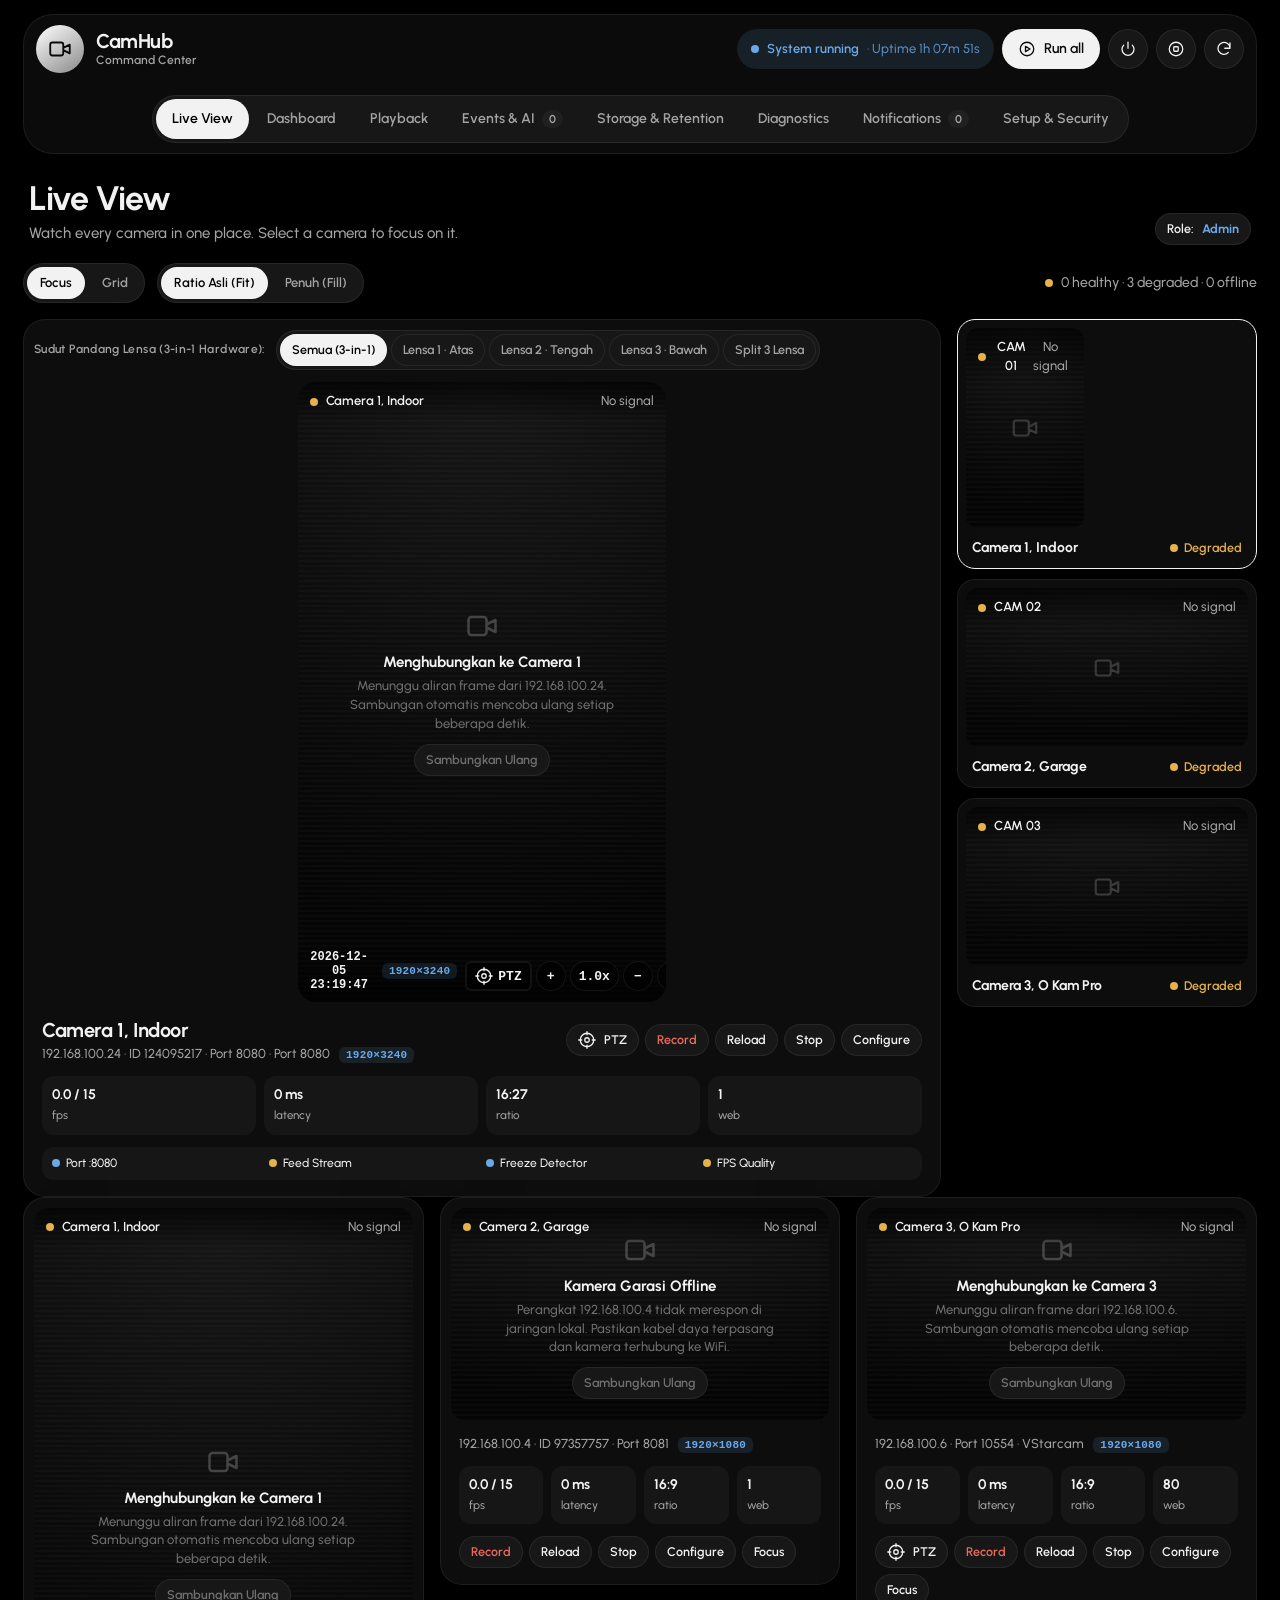
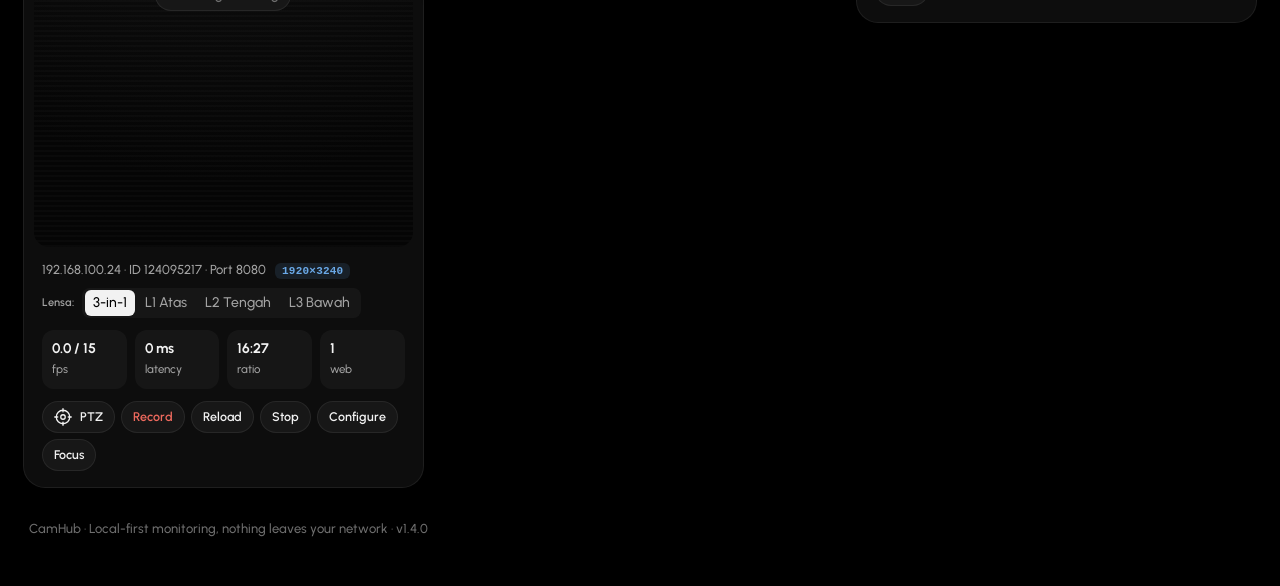
==== commit b774935f: "feat(ptz): add ONVIF Profile S and V380 PTZ controller with 8-way D-Pad, presets, and keyboard short" ====
--- a/web/index.html
+++ b/web/index.html
@@ -7,7 +7,7 @@
 <title>CamHub — Command Center</title>
 <link rel="preconnect" href="https://fonts.googleapis.com">
 <link href="https://fonts.googleapis.com/css2?family=Urbanist:wght@400..700&display=swap" rel="stylesheet">
-<link rel="stylesheet" href="styles.css?v=5.0">
+<link rel="stylesheet" href="styles.css?v=5.1">
 </head>
 <body data-role="admin">
 <!-- SVG Icon Defs -->
@@ -35,6 +35,21 @@
 <symbol id="i-dl" viewBox="0 0 24 24"><path d="M21 15v4a2 2 0 0 1-2 2H5a2 2 0 0 1-2-2v-4"/><polyline points="7 10 12 15 17 10"/><line x1="12" y1="15" x2="12" y2="3"/></symbol>
 <symbol id="i-trash" viewBox="0 0 24 24"><polyline points="3 6 5 6 21 6"/><path d="M19 6v14a2 2 0 0 1-2 2H7a2 2 0 0 1-2-2V6m3 0V4a2 2 0 0 1 2-2h4a2 2 0 0 1 2 2v2"/></symbol>
 <symbol id="i-gear" viewBox="0 0 24 24"><circle cx="12" cy="12" r="3"/><path d="M19.4 15a1.65 1.65 0 0 0 .33 1.82l.06.06a2 2 0 0 1 0 2.83 2 2 0 0 1-2.83 0l-.06-.06a1.65 1.65 0 0 0-1.82-.33 1.65 1.65 0 0 0-1 1.51V21a2 2 0 0 1-2 2 2 2 0 0 1-2-2v-.09A1.65 1.65 0 0 0 9 19.4a1.65 1.65 0 0 0-1.82.33l-.06.06a2 2 0 0 1-2.83 0 2 2 0 0 1 0-2.83l.06-.06a1.65 1.65 0 0 0 .33-1.82 1.65 1.65 0 0 0-1.51-1H3a2 2 0 0 1-2-2 2 2 0 0 1 2-2h.09A1.65 1.65 0 0 0 4.6 9a1.65 1.65 0 0 0-.33-1.82l-.06-.06a2 2 0 0 1 0-2.83 2 2 0 0 1 2.83 0l.06.06a1.65 1.65 0 0 0 1.82.33H9a1.65 1.65 0 0 0 1-1.51V3a2 2 0 0 1 2-2 2 2 0 0 1 2 2v.09a1.65 1.65 0 0 0 1 1.51 1.65 1.65 0 0 0 1.82-.33l.06-.06a2 2 0 0 1 2.83 0 2 2 0 0 1 0 2.83l-.06.06a1.65 1.65 0 0 0-.33 1.82V9a1.65 1.65 0 0 0 1.51 1H21a2 2 0 0 1 2 2 2 2 0 0 1-2 2h-.09a1.65 1.65 0 0 0-1.51 1z"/></symbol>
+<symbol id="i-ptz" viewBox="0 0 24 24"><circle cx="12" cy="12" r="9"/><circle cx="12" cy="12" r="3"/><line x1="12" y1="1" x2="12" y2="5"/><line x1="12" y1="19" x2="12" y2="23"/><line x1="1" y1="12" x2="5" y2="12"/><line x1="19" y1="12" x2="23" y2="12"/></symbol>
+<symbol id="i-arrow-up" viewBox="0 0 24 24"><path d="M12 19V5M5 12l7-7 7 7"/></symbol>
+<symbol id="i-arrow-down" viewBox="0 0 24 24"><path d="M12 5v14M5 12l7 7 7-7"/></symbol>
+<symbol id="i-arrow-left" viewBox="0 0 24 24"><path d="M19 12H5M12 19l-7-7 7-7"/></symbol>
+<symbol id="i-arrow-right" viewBox="0 0 24 24"><path d="M5 12h14M12 5l7 7-7 7"/></symbol>
+<symbol id="i-arrow-upleft" viewBox="0 0 24 24"><path d="M17 17L7 7M7 17V7h10"/></symbol>
+<symbol id="i-arrow-upright" viewBox="0 0 24 24"><path d="M7 17L17 7M7 7h10v10"/></symbol>
+<symbol id="i-arrow-downleft" viewBox="0 0 24 24"><path d="M17 7L7 17M17 17H7V7"/></symbol>
+<symbol id="i-arrow-downright" viewBox="0 0 24 24"><path d="M7 7l10 10M17 7v10H7"/></symbol>
+<symbol id="i-zoom-in" viewBox="0 0 24 24"><circle cx="11" cy="11" r="7"/><line x1="21" y1="21" x2="16" y2="16"/><line x1="11" y1="8" x2="11" y2="14"/><line x1="8" y1="11" x2="14" y2="11"/></symbol>
+<symbol id="i-zoom-out" viewBox="0 0 24 24"><circle cx="11" cy="11" r="7"/><line x1="21" y1="21" x2="16" y2="16"/><line x1="8" y1="11" x2="14" y2="11"/></symbol>
+<symbol id="i-bulb" viewBox="0 0 24 24"><path d="M9 18h6M10 22h4M12 2a7 7 0 0 0-7 7c0 2.5 1.3 4.6 3.2 5.8.6.4.8 1 .8 1.7V17h6v-.5c0-.7.2-1.3.8-1.7A7 7 0 0 0 12 2z"/></symbol>
+<symbol id="i-flip" viewBox="0 0 24 24"><path d="M16 3h5v5M4 20L21 3M21 16v5h-5M9 21H4v-5"/></symbol>
+<symbol id="i-bookmark" viewBox="0 0 24 24"><path d="M19 21l-7-5-7 5V5a2 2 0 0 1 2-2h10a2 2 0 0 1 2 2z"/></symbol>
+<symbol id="i-kb" viewBox="0 0 24 24"><rect x="2" y="4" width="20" height="16" rx="2"/><line x1="6" y1="8" x2="6" y2="8"/><line x1="10" y1="8" x2="10" y2="8"/><line x1="14" y1="8" x2="14" y2="8"/><line x1="18" y1="8" x2="18" y2="8"/><line x1="6" y1="12" x2="6" y2="12"/><line x1="10" y1="12" x2="10" y2="12"/><line x1="14" y1="12" x2="14" y2="12"/><line x1="18" y1="12" x2="18" y2="12"/><line x1="7" y1="16" x2="17" y2="16"/></symbol>
 </defs></svg>
 
 <div class="app">
@@ -436,6 +451,7 @@
           <div class="diag-row"><span>Port 8081 (Camera 2)</span><b id="diag-p8081">Checking…</b></div>
           <div class="diag-row"><span>Port 8082 (Camera 3)</span><b id="diag-p8082">Checking…</b></div>
           <div class="diag-row"><span>Backend API (Port 3000)</span><b class="good-t">LISTENING</b></div>
+          <div class="diag-row"><span>ONVIF PTZ Service</span><b class="good-t">Profile S / Active</b></div>
           <div class="diag-row"><span>AI Inference Device</span><b id="diag-ai-device">DirectML / CPU</b></div>
         </div>
 
@@ -590,6 +606,6 @@
 <div class="toast" id="toast" role="status" aria-live="polite"></div>
 
 <!-- Application Logic -->
-<script src="app.js?v=5.0"></script>
+<script src="app.js?v=5.1"></script>
 </body>
 </html>
--- a/web/styles.css
+++ b/web/styles.css
@@ -317,6 +317,89 @@
 .video.fill img {
   object-fit: cover;
 }
+
+/* Multi-Lens (3-in-1) Camera 1 Slicing */
+.video.lens-1, .video.lens-2, .video.lens-3 {
+  aspect-ratio: 16 / 9 !important;
+  --cam-aspect: 16 / 9 !important;
+  --cam-ratio: 1.7778 !important;
+}
+.video.lens-1 img, .video.lens-2 img, .video.lens-3 img {
+  position: absolute !important;
+  left: 0 !important;
+  width: 100% !important;
+  height: 300% !important;
+  object-fit: fill !important;
+}
+.video.lens-1 img {
+  top: 0% !important;
+}
+.video.lens-2 img {
+  top: -100% !important;
+}
+.video.lens-3 img {
+  top: -200% !important;
+}
+
+/* 3-Lens Split Grid Layout */
+.lens-split-grid {
+  display: grid;
+  grid-template-columns: repeat(3, 1fr);
+  gap: 14px;
+  width: 100%;
+}
+.cam-split-card {
+  padding: 10px;
+  background: var(--surface);
+  border: 1px solid var(--line);
+  border-radius: 16px;
+  overflow: hidden;
+}
+@media (max-width: 900px) {
+  .lens-split-grid {
+    grid-template-columns: 1fr;
+  }
+}
+
+/* Lens Selector Bar */
+.lens-bar {
+  display: flex;
+  align-items: center;
+  gap: 10px;
+  flex-wrap: wrap;
+  margin-bottom: 12px;
+}
+.lens-bar-label {
+  font-size: 12px;
+  font-weight: 600;
+  color: var(--muted);
+  letter-spacing: 0.03em;
+}
+.lens-pill {
+  display: inline-flex;
+  gap: 2px;
+  background: var(--well);
+  padding: 2px 3px;
+  border-radius: 8px;
+}
+.lens-pill button {
+  border: none;
+  background: transparent;
+  color: var(--muted);
+  font: 600 11px var(--sans);
+  padding: 3px 8px;
+  border-radius: 6px;
+  cursor: pointer;
+  transition: all 0.15s;
+}
+.lens-pill button:hover {
+  color: var(--text);
+}
+.lens-pill button[aria-pressed="true"] {
+  background: var(--text);
+  color: var(--bg);
+}
+
 .res-tag {
   display: inline-block;
   font: 600 11px var(--mono);
@@ -665,6 +748,257 @@
 .warn-t { color: var(--warn); }
 .good-t { color: var(--good); }
 .bad-t { color: var(--bad); }
+
+/* PTZ Tactical Controller HUD */
+.ptz-toggle-btn {
+  display: inline-flex;
+  align-items: center;
+  gap: 5px;
+  padding: 4px 10px;
+  font-size: 12px;
+  font-weight: 600;
+  border-radius: 6px;
+  background: rgba(255, 255, 255, 0.08);
+  color: var(--text);
+  border: 1px solid var(--line);
+  transition: all 0.15s ease;
+}
+.ptz-toggle-btn:hover {
+  background: rgba(255, 255, 255, 0.14);
+  border-color: var(--line-2);
+}
+.ptz-toggle-btn.active {
+  background: var(--text);
+  color: var(--bg);
+  border-color: var(--text);
+}
+
+.ptz-container {
+  margin-top: 14px;
+  padding: 16px;
+  background: var(--surface);
+  border: 1px solid var(--line);
+  border-radius: 12px;
+  display: flex;
+  flex-direction: column;
+  gap: 14px;
+  transition: all 0.2s ease;
+}
+.ptz-container.hidden {
+  display: none;
+}
+
+.ptz-header {
+  display: flex;
+  justify-content: space-between;
+  align-items: center;
+  flex-wrap: wrap;
+  gap: 10px;
+  padding-bottom: 10px;
+  border-bottom: 1px solid var(--line);
+}
+.ptz-title-wrap {
+  display: flex;
+  align-items: center;
+  gap: 10px;
+}
+.ptz-title {
+  font-weight: 700;
+  font-size: 14px;
+  letter-spacing: -0.01em;
+  color: var(--text);
+}
+.ptz-status-badge {
+  font-size: 11px;
+  font-weight: 600;
+  padding: 2px 8px;
+  border-radius: 4px;
+  background: var(--well);
+  color: var(--muted);
+  font-family: var(--mono);
+  text-transform: uppercase;
+}
+.ptz-status-badge.moving {
+  background: rgba(106, 169, 232, 0.16);
+  color: var(--good);
+}
+
+.ptz-controls-grid {
+  display: grid;
+  grid-template-columns: auto 1fr;
+  gap: 20px;
+  align-items: center;
+}
+@media (max-width: 900px) {
+  .ptz-controls-grid {
+    grid-template-columns: 1fr;
+  }
+}
+
+/* 8-Way D-Pad */
+.ptz-dpad-wrapper {
+  display: flex;
+  flex-direction: column;
+  align-items: center;
+  gap: 8px;
+}
+.ptz-dpad {
+  display: grid;
+  grid-template-columns: repeat(3, 44px);
+  grid-template-rows: repeat(3, 44px);
+  gap: 6px;
+  padding: 6px;
+  background: #080808;
+  border: 1px solid var(--line);
+  border-radius: 16px;
+  user-select: none;
+}
+.ptz-btn {
+  display: flex;
+  align-items: center;
+  justify-content: center;
+  background: var(--raised);
+  border: 1px solid var(--line);
+  border-radius: 8px;
+  color: var(--text);
+  transition: all 0.1s ease;
+  cursor: pointer;
+  touch-action: none;
+}
+.ptz-btn:hover {
+  background: rgba(255, 255, 255, 0.12);
+  border-color: var(--line-2);
+}
+.ptz-btn:active, .ptz-btn.active {
+  background: rgba(106, 169, 232, 0.35);
+  border-color: var(--good);
+  color: #fff;
+  transform: scale(0.95);
+}
+.ptz-btn.diag {
+  background: #111111;
+  color: var(--muted);
+}
+.ptz-btn.center-stop {
+  background: rgba(239, 106, 94, 0.12);
+  border-color: rgba(239, 106, 94, 0.3);
+  color: var(--bad);
+}
+.ptz-btn.center-stop:hover {
+  background: rgba(239, 106, 94, 0.25);
+  border-color: var(--bad);
+}
+.ptz-btn.center-stop:active, .ptz-btn.center-stop.active {
+  background: var(--bad);
+  color: #fff;
+}
+
+/* Right Section: Speed, Presets, Aux */
+.ptz-settings-panel {
+  display: flex;
+  flex-direction: column;
+  gap: 14px;
+}
+.ptz-setting-row {
+  display: flex;
+  align-items: center;
+  justify-content: space-between;
+  gap: 14px;
+  flex-wrap: wrap;
+}
+.ptz-setting-label {
+  font-size: 12px;
+  font-weight: 600;
+  color: var(--muted);
+  min-width: 90px;
+}
+
+.ptz-speed-control {
+  display: flex;
+  align-items: center;
+  gap: 10px;
+  flex: 1;
+}
+.ptz-speed-slider {
+  flex: 1;
+  max-width: 180px;
+  height: 4px;
+  accent-color: var(--primary);
+  cursor: pointer;
+}
+.ptz-speed-val {
+  font-family: var(--mono);
+  font-size: 12px;
+  font-weight: 600;
+  color: var(--text);
+  min-width: 38px;
+}
+
+/* Presets Strip */
+.ptz-presets-strip {
+  display: flex;
+  align-items: center;
+  gap: 6px;
+  flex-wrap: wrap;
+}
+.ptz-preset-btn {
+  display: flex;
+  align-items: center;
+  justify-content: center;
+  width: 34px;
+  height: 30px;
+  border-radius: 6px;
+  background: var(--raised);
+  border: 1px solid var(--line);
+  font-size: 13px;
+  font-weight: 700;
+  color: var(--text);
+  font-family: var(--mono);
+  transition: all 0.15s ease;
+  position: relative;
+}
+.ptz-preset-btn:hover {
+  background: rgba(255, 255, 255, 0.12);
+  border-color: var(--line-2);
+}
+.ptz-preset-btn.configured::after {
+  content: "";
+  position: absolute;
+  bottom: 2px;
+  width: 4px;
+  height: 4px;
+  border-radius: 50%;
+  background: var(--good);
+}
+.ptz-preset-btn.active {
+  background: var(--text);
+  color: var(--bg);
+  border-color: var(--text);
+}
+
+.ptz-aux-group {
+  display: flex;
+  gap: 6px;
+  flex-wrap: wrap;
+}
+
+.ptz-kbd-hints {
+  display: flex;
+  align-items: center;
+  gap: 6px;
+  font-size: 11px;
+  color: var(--faint);
+  font-family: var(--mono);
+  padding-top: 6px;
+  border-top: 1px solid rgba(255, 255, 255, 0.04);
+}
+.ptz-kbd-hints kbd {
+  background: rgba(255, 255, 255, 0.08);
+  padding: 1px 5px;
+  border-radius: 3px;
+  border: 1px solid rgba(255, 255, 255, 0.1);
+  color: var(--muted);
+}
 
 /* Responsive Media Queries */
 @media (max-width: 1650px) {
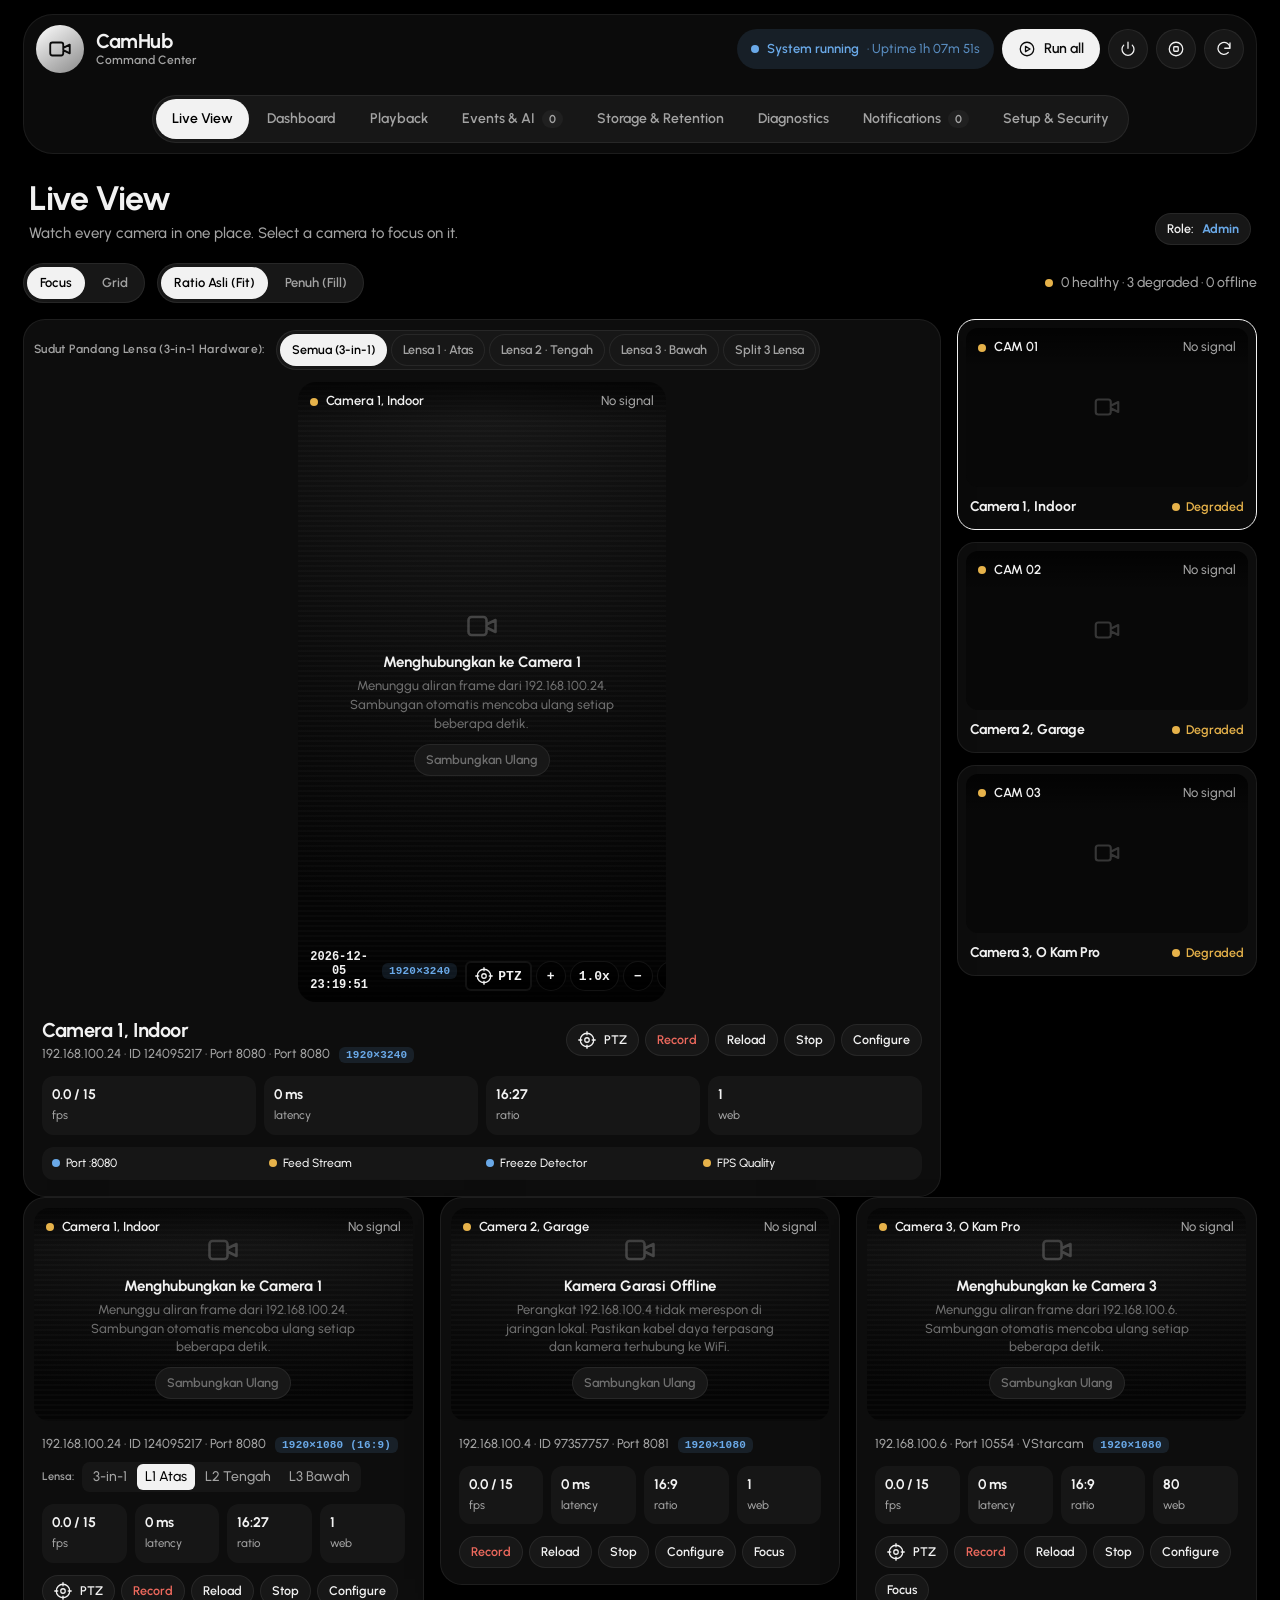
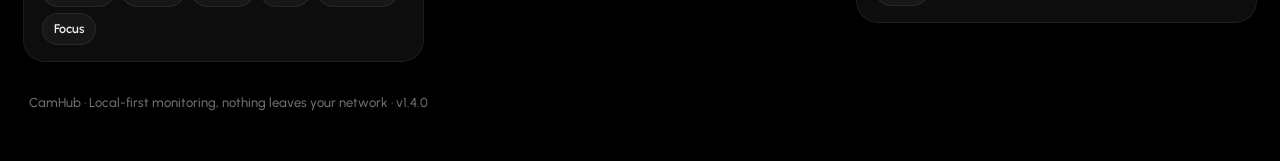
==== commit 2790909a: "fix(ui): fix digital zoom and pan, fullscreen toggle and restore, and preview thumbnail 16:9 layout" ====
--- a/web/index.html
+++ b/web/index.html
@@ -7,7 +7,7 @@
 <title>CamHub — Command Center</title>
 <link rel="preconnect" href="https://fonts.googleapis.com">
 <link href="https://fonts.googleapis.com/css2?family=Urbanist:wght@400..700&display=swap" rel="stylesheet">
-<link rel="stylesheet" href="styles.css?v=5.1">
+<link rel="stylesheet" href="styles.css?v=5.2">
 </head>
 <body data-role="admin">
 <!-- SVG Icon Defs -->
@@ -606,6 +606,6 @@
 <div class="toast" id="toast" role="status" aria-live="polite"></div>
 
 <!-- Application Logic -->
-<script src="app.js?v=5.1"></script>
+<script src="app.js?v=5.2"></script>
 </body>
 </html>
--- a/web/styles.css
+++ b/web/styles.css
@@ -304,6 +304,35 @@
   max-height: clamp(380px, calc(100vh - 280px), 840px);
   margin: 0 auto;
   border-radius: 18px;
+  position: relative;
+  overflow: hidden;
+  user-select: none;
+}
+.video-viewport {
+  position: absolute;
+  inset: 0;
+  width: 100%;
+  height: 100%;
+  overflow: hidden;
+  display: flex;
+  align-items: center;
+  justify-content: center;
+  z-index: 1;
+}
+.video-zoom-stage {
+  position: absolute;
+  inset: 0;
+  width: 100%;
+  height: 100%;
+  display: flex;
+  align-items: center;
+  justify-content: center;
+  transform-origin: center center;
+  transition: transform 0.12s cubic-bezier(.2, .8, .2, 1);
+  will-change: transform;
+}
+.video-viewport.is-dragging .video-zoom-stage {
+  transition: none !important;
 }
 .video img {
   position: absolute;
@@ -467,26 +496,129 @@
 .acts { display: flex; gap: 6px; flex-wrap: wrap; }
 .rec { color: var(--bad); }
 
-.side { display: grid; gap: 10px; }
+.side { display: grid; gap: 12px; }
 .thumb {
-  display: block;
+  display: flex;
+  flex-direction: column;
   width: 100%;
   padding: 8px;
   border-radius: 18px;
   text-align: left;
   background: var(--surface);
   border: 1px solid var(--line);
-  transition: border-color 0.2s;
-}
-.thumb:hover { border-color: var(--line-2); }
-.thumb[aria-pressed="true"] { border-color: var(--text); }
+  transition: border-color 0.2s, background 0.2s;
+  box-sizing: border-box;
+  overflow: hidden;
+}
+.thumb:hover {
+  border-color: var(--line-2);
+  background: rgba(255, 255, 255, 0.02);
+}
+.thumb[aria-pressed="true"] {
+  border-color: var(--text);
+  background: rgba(255, 255, 255, 0.04);
+}
 .thumb .video {
-  aspect-ratio: var(--cam-aspect, 16 / 9);
-  max-height: 200px;
+  width: 100% !important;
+  aspect-ratio: 16 / 9 !important;
+  max-height: none !important;
   border-radius: 12px;
-}
-.tl { display: flex; justify-content: space-between; align-items: center; gap: 8px; padding: 10px 6px 2px; font-weight: 600; }
+  overflow: hidden;
+  position: relative;
+  background: #080808;
+  margin: 0 !important;
+}
+.thumb .video img {
+  position: absolute;
+  inset: 0;
+  width: 100%;
+  height: 100%;
+  object-fit: cover;
+  object-position: top center;
+}
+.thumb .tl {
+  display: flex;
+  justify-content: space-between;
+  align-items: center;
+  gap: 8px;
+  padding: 10px 4px 4px;
+  font-weight: 600;
+  width: 100%;
+  box-sizing: border-box;
+}
 .tl span { font-size: 12.5px; display: inline-flex; align-items: center; gap: 6px; }
+
+/* Fullscreen CCTV Player */
+:fullscreen, ::backdrop {
+  background: #000;
+}
+#mc:fullscreen,
+#mc.is-fullscreen,
+#mc:-webkit-full-screen {
+  position: fixed !important;
+  inset: 0 !important;
+  width: 100vw !important;
+  height: 100vh !important;
+  max-width: none !important;
+  max-height: none !important;
+  margin: 0 !important;
+  padding: 0 !important;
+  border-radius: 0 !important;
+  border: none !important;
+  background: #000 !important;
+  z-index: 99999 !important;
+  display: flex !important;
+  align-items: center !important;
+  justify-content: center !important;
+}
+#mc:fullscreen .vbar,
+#mc.is-fullscreen .vbar,
+#mc:-webkit-full-screen .vbar {
+  position: fixed !important;
+  top: 0 !important;
+  left: 0 !important;
+  right: 0 !important;
+  padding: 16px 24px !important;
+  background: linear-gradient(rgba(0, 0, 0, 0.8), transparent) !important;
+  z-index: 100 !important;
+}
+#mc:fullscreen .vfoot,
+#mc.is-fullscreen .vfoot,
+#mc:-webkit-full-screen .vfoot {
+  position: fixed !important;
+  bottom: 0 !important;
+  left: 0 !important;
+  right: 0 !important;
+  padding: 16px 24px !important;
+  background: linear-gradient(transparent, rgba(0, 0, 0, 0.85)) !important;
+  z-index: 100 !important;
+}
+#mc:fullscreen .video-viewport,
+#mc.is-fullscreen .video-viewport,
+#mc:-webkit-full-screen .video-viewport {
+  width: 100vw !important;
+  height: 100vh !important;
+}
+#mc:fullscreen img,
+#mc.is-fullscreen img,
+#mc:-webkit-full-screen img {
+  max-width: 100vw !important;
+  max-height: 100vh !important;
+  object-fit: contain !important;
+}
+#mc:fullscreen.lens-1 img,
+#mc:fullscreen.lens-2 img,
+#mc:fullscreen.lens-3 img,
+#mc.is-fullscreen.lens-1 img,
+#mc.is-fullscreen.lens-2 img,
+#mc.is-fullscreen.lens-3 img,
+#mc:-webkit-full-screen.lens-1 img,
+#mc:-webkit-full-screen.lens-2 img,
+#mc:-webkit-full-screen.lens-3 img {
+  max-height: none !important;
+  height: 300% !important;
+  width: 100% !important;
+}
 .prev {
   display: grid;
   grid-template-columns: repeat(auto-fit, minmax(260px, 1fr));
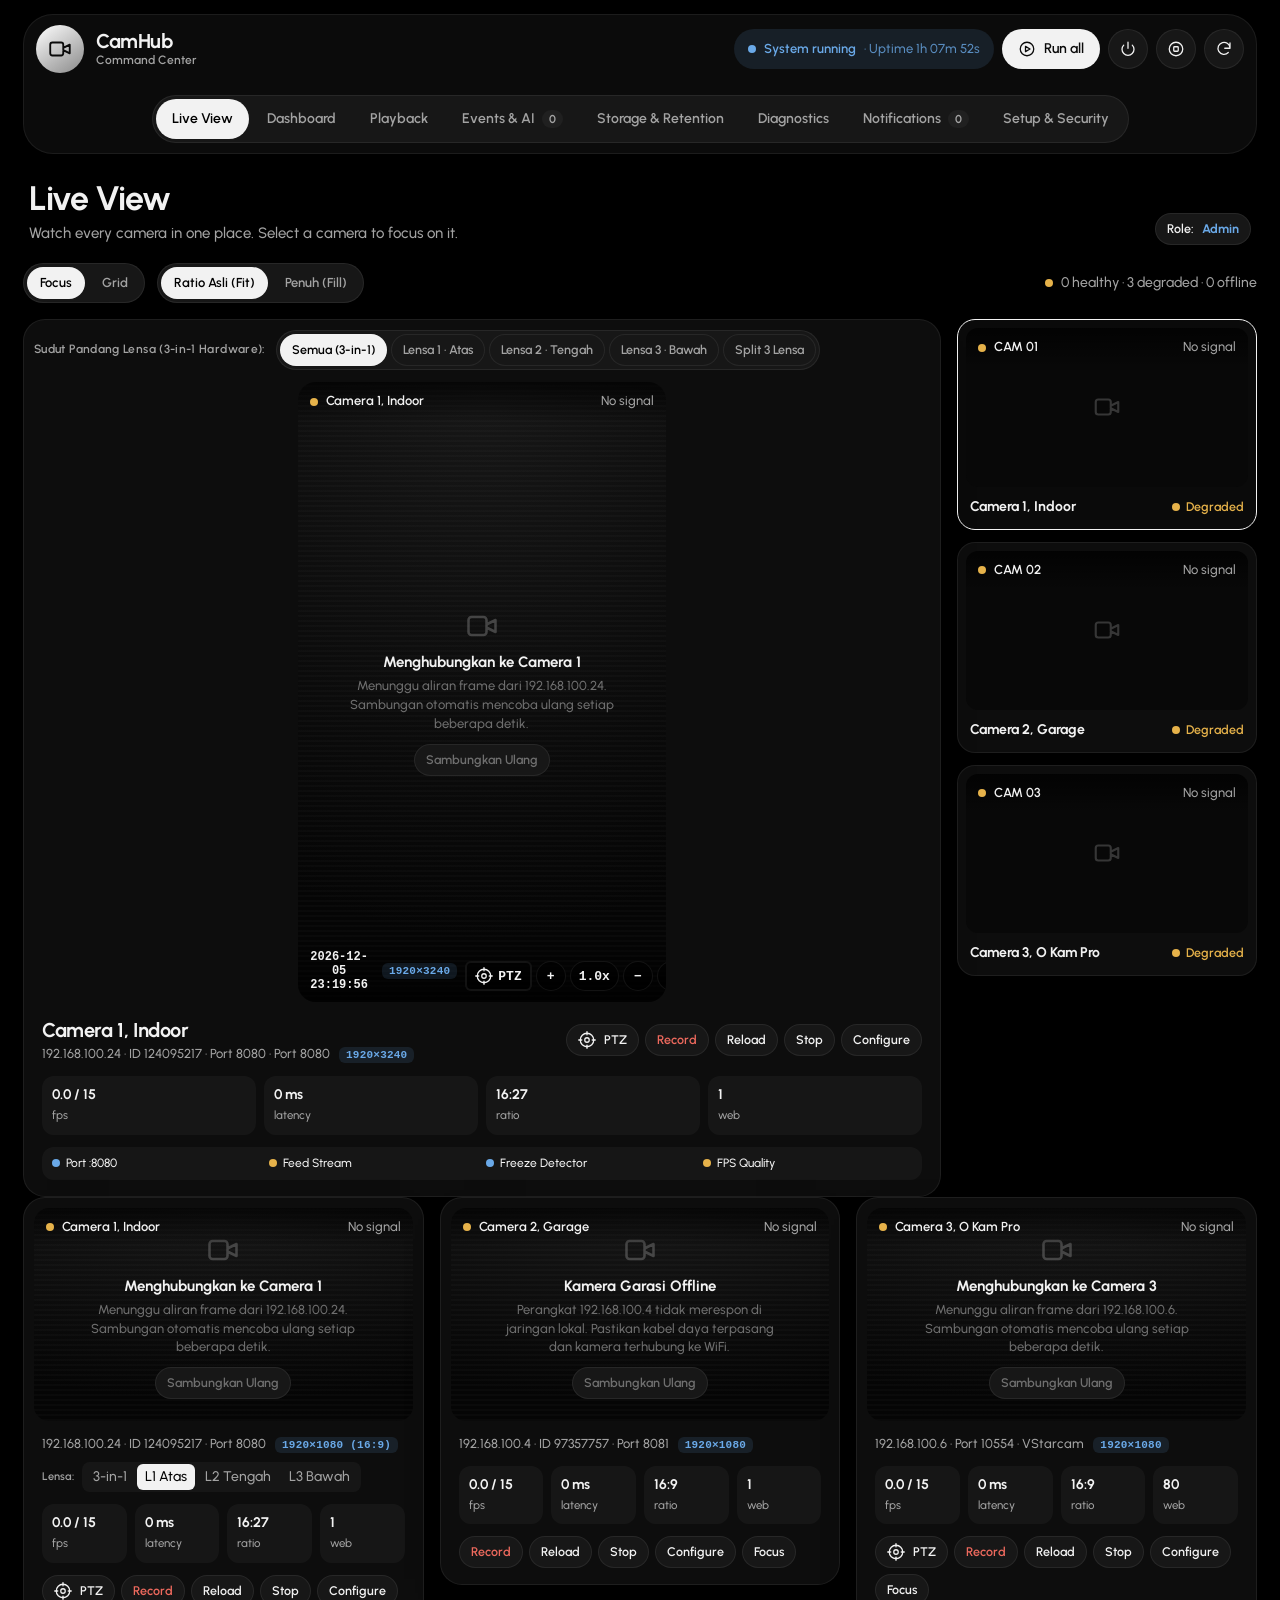
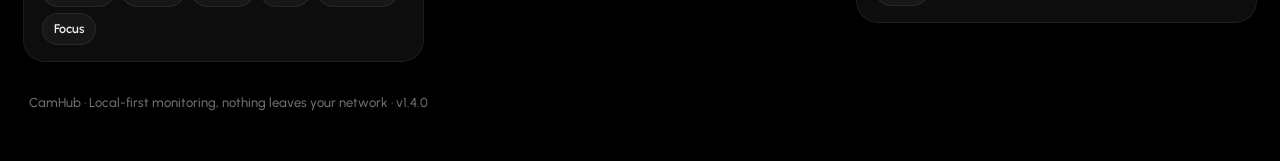
==== commit 0f2d3c25: "fix(ui): layout fleet kamera lainnya pada mode split 3 lensa menjadi grid simetris dan responsif" ====
--- a/web/index.html
+++ b/web/index.html
@@ -7,7 +7,7 @@
 <title>CamHub — Command Center</title>
 <link rel="preconnect" href="https://fonts.googleapis.com">
 <link href="https://fonts.googleapis.com/css2?family=Urbanist:wght@400..700&display=swap" rel="stylesheet">
-<link rel="stylesheet" href="styles.css?v=5.2">
+<link rel="stylesheet" href="styles.css?v=5.3">
 </head>
 <body data-role="admin">
 <!-- SVG Icon Defs -->
@@ -606,6 +606,6 @@
 <div class="toast" id="toast" role="status" aria-live="polite"></div>
 
 <!-- Application Logic -->
-<script src="app.js?v=5.2"></script>
+<script src="app.js?v=5.3"></script>
 </body>
 </html>
--- a/web/styles.css
+++ b/web/styles.css
@@ -390,6 +390,90 @@
   }
 }
 
+/* Split Mode Layout & Other Cameras Grid */
+.stage.is-split {
+  grid-template-columns: 1fr !important;
+  gap: 20px !important;
+}
+.split-fleet-section {
+  display: flex;
+  flex-direction: column;
+  gap: 12px;
+  width: 100%;
+}
+.split-fleet-header {
+  display: flex;
+  align-items: center;
+  justify-content: space-between;
+  flex-wrap: wrap;
+  gap: 10px;
+  padding: 6px 2px 2px;
+}
+.split-fleet-title {
+  display: flex;
+  align-items: center;
+  gap: 8px;
+  font-size: 14px;
+  font-weight: 700;
+  color: var(--text);
+  letter-spacing: 0.02em;
+}
+.split-fleet-badge {
+  font-size: 11.5px;
+  font-weight: 600;
+  padding: 3px 8px;
+  border-radius: 999px;
+  background: var(--well);
+  color: var(--good);
+  border: 1px solid rgba(106, 169, 232, 0.25);
+}
+.split-fleet-hint {
+  font-size: 12px;
+  color: var(--muted);
+}
+.split-fleet-grid {
+  display: grid;
+  grid-template-columns: repeat(auto-fit, minmax(360px, 1fr));
+  gap: 16px;
+  width: 100%;
+}
+@media (max-width: 900px) {
+  .split-fleet-grid {
+    grid-template-columns: 1fr;
+  }
+}
+.split-other-card {
+  display: flex;
+  flex-direction: column;
+  width: 100%;
+  box-sizing: border-box;
+  background: var(--surface);
+  border: 1px solid var(--line);
+  border-radius: 18px;
+  overflow: hidden;
+  transition: border-color 0.2s, box-shadow 0.2s;
+}
+.split-other-card:hover {
+  border-color: var(--line-2);
+  box-shadow: 0 4px 20px rgba(0, 0, 0, 0.4);
+}
+.split-other-card .video {
+  width: 100% !important;
+  aspect-ratio: 16 / 9 !important;
+  border-radius: 14px 14px 0 0;
+  overflow: hidden;
+  position: relative;
+  background: #080808;
+  margin: 0 !important;
+}
+.split-other-card .video img {
+  position: absolute;
+  inset: 0;
+  width: 100%;
+  height: 100%;
+  object-fit: cover;
+}
+
 /* Lens Selector Bar */
 .lens-bar {
   display: flex;
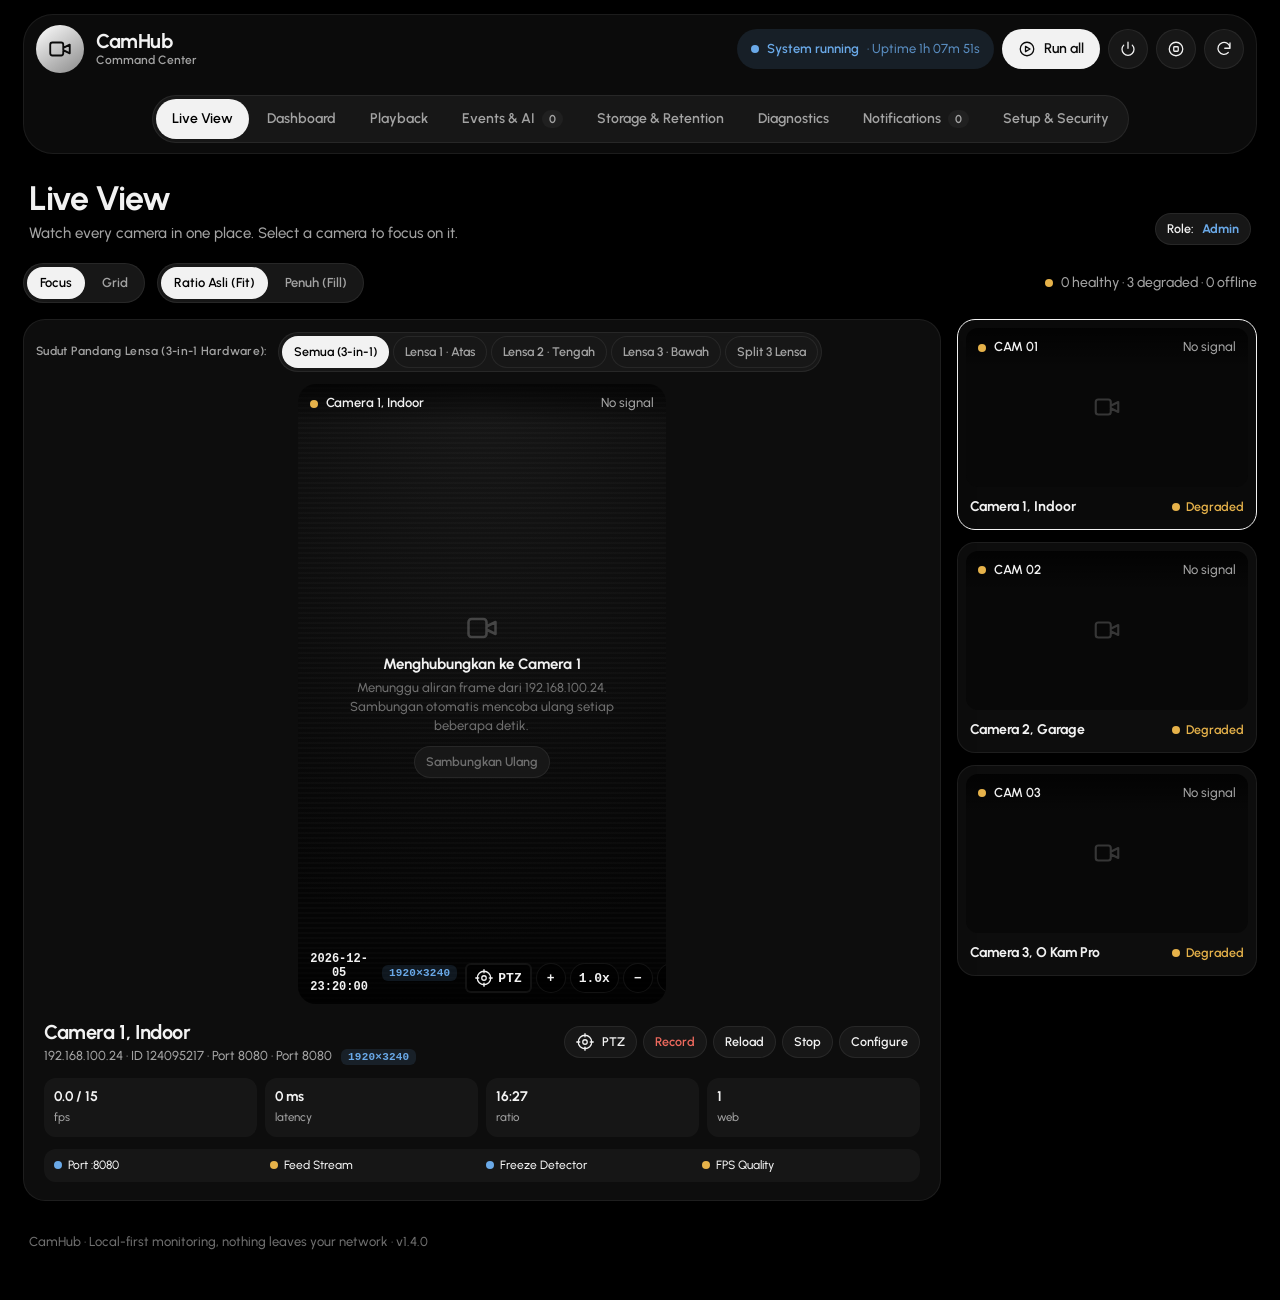
==== commit 6943464d: "fix(ui): enforce hidden attribute on cams grid in focus mode and expand card padding and spacing" ====
--- a/web/index.html
+++ b/web/index.html
@@ -7,7 +7,7 @@
 <title>CamHub — Command Center</title>
 <link rel="preconnect" href="https://fonts.googleapis.com">
 <link href="https://fonts.googleapis.com/css2?family=Urbanist:wght@400..700&display=swap" rel="stylesheet">
-<link rel="stylesheet" href="styles.css?v=5.3">
+<link rel="stylesheet" href="styles.css?v=5.4">
 </head>
 <body data-role="admin">
 <!-- SVG Icon Defs -->
@@ -606,6 +606,6 @@
 <div class="toast" id="toast" role="status" aria-live="polite"></div>
 
 <!-- Application Logic -->
-<script src="app.js?v=5.3"></script>
+<script src="app.js?v=5.4"></script>
 </body>
 </html>
--- a/web/styles.css
+++ b/web/styles.css
@@ -27,6 +27,7 @@
   padding-bottom: env(safe-area-inset-bottom, 0px);
 }
 *, *:before, *:after { box-sizing: inherit; }
+[hidden] { display: none !important; }
 html { height: 100%; scroll-padding-top: env(safe-area-inset-top, 0px); }
 body {
   margin: 0;
@@ -282,8 +283,8 @@
 .cams { display: grid; grid-template-columns: repeat(3, 1fr); gap: 16px; align-items: start; }
 .cams.c2 { grid-template-columns: repeat(2, 1fr); align-items: start; }
 .cams.c1 { grid-template-columns: 1fr; align-items: start; }
-.cam { padding: 10px; overflow: hidden; }
-.cam[hidden], .view[hidden] { display: none !important; }
+.cam { padding: 12px; overflow: hidden; }
+[hidden], .cam[hidden], .view[hidden], .stage[hidden], .cams[hidden] { display: none !important; }
 
 /* Video View Container */
 .video {
@@ -393,13 +394,14 @@
 /* Split Mode Layout & Other Cameras Grid */
 .stage.is-split {
   grid-template-columns: 1fr !important;
-  gap: 20px !important;
+  gap: 28px !important;
 }
 .split-fleet-section {
   display: flex;
   flex-direction: column;
-  gap: 12px;
+  gap: 16px;
   width: 100%;
+  margin-top: 10px;
 }
 .split-fleet-header {
   display: flex;
@@ -407,13 +409,13 @@
   justify-content: space-between;
   flex-wrap: wrap;
   gap: 10px;
-  padding: 6px 2px 2px;
+  padding: 6px 4px 2px;
 }
 .split-fleet-title {
   display: flex;
   align-items: center;
   gap: 8px;
-  font-size: 14px;
+  font-size: 14.5px;
   font-weight: 700;
   color: var(--text);
   letter-spacing: 0.02em;
@@ -421,20 +423,20 @@
 .split-fleet-badge {
   font-size: 11.5px;
   font-weight: 600;
-  padding: 3px 8px;
+  padding: 3px 9px;
   border-radius: 999px;
   background: var(--well);
   color: var(--good);
   border: 1px solid rgba(106, 169, 232, 0.25);
 }
 .split-fleet-hint {
-  font-size: 12px;
+  font-size: 12.5px;
   color: var(--muted);
 }
 .split-fleet-grid {
   display: grid;
-  grid-template-columns: repeat(auto-fit, minmax(360px, 1fr));
-  gap: 16px;
+  grid-template-columns: repeat(auto-fit, minmax(380px, 1fr));
+  gap: 20px;
   width: 100%;
 }
 @media (max-width: 900px) {
@@ -451,16 +453,16 @@
   border: 1px solid var(--line);
   border-radius: 18px;
   overflow: hidden;
-  transition: border-color 0.2s, box-shadow 0.2s;
+  transition: border-color 0.2s, box-shadow 0.2s, transform 0.15s;
 }
 .split-other-card:hover {
   border-color: var(--line-2);
-  box-shadow: 0 4px 20px rgba(0, 0, 0, 0.4);
+  box-shadow: 0 6px 24px rgba(0, 0, 0, 0.5);
 }
 .split-other-card .video {
   width: 100% !important;
   aspect-ratio: 16 / 9 !important;
-  border-radius: 14px 14px 0 0;
+  border-radius: 16px 16px 0 0;
   overflow: hidden;
   position: relative;
   background: #080808;
@@ -472,6 +474,12 @@
   width: 100%;
   height: 100%;
   object-fit: cover;
+}
+.split-other-card .cmeta {
+  padding: 16px 18px 14px;
+  display: flex;
+  flex-direction: column;
+  gap: 12px;
 }
 
 /* Lens Selector Bar */
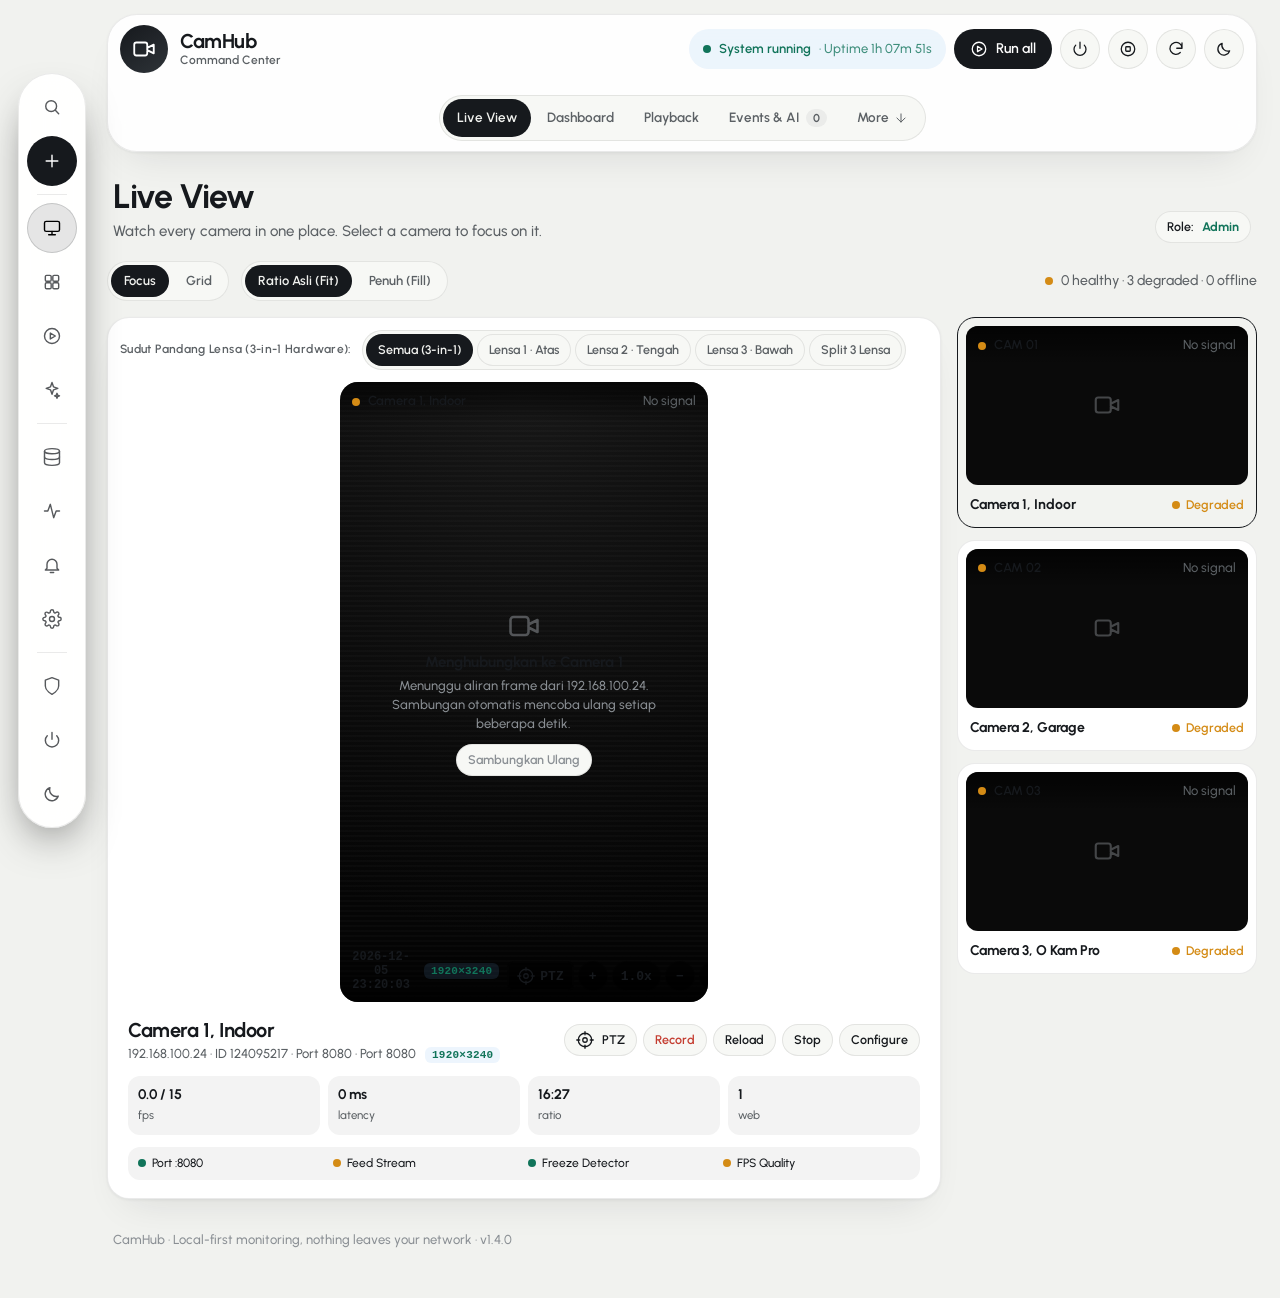
==== commit c41cdf4b: "feat(ui): add floating dock navigation, circular reveal theme toggle, and responsive tab menu" ====
--- a/web/index.html
+++ b/web/index.html
@@ -7,7 +7,7 @@
 <title>CamHub — Command Center</title>
 <link rel="preconnect" href="https://fonts.googleapis.com">
 <link href="https://fonts.googleapis.com/css2?family=Urbanist:wght@400..700&display=swap" rel="stylesheet">
-<link rel="stylesheet" href="styles.css?v=5.4">
+<link rel="stylesheet" href="styles.css?v=5.9">
 </head>
 <body data-role="admin">
 <!-- SVG Icon Defs -->
@@ -50,7 +50,95 @@
 <symbol id="i-flip" viewBox="0 0 24 24"><path d="M16 3h5v5M4 20L21 3M21 16v5h-5M9 21H4v-5"/></symbol>
 <symbol id="i-bookmark" viewBox="0 0 24 24"><path d="M19 21l-7-5-7 5V5a2 2 0 0 1 2-2h10a2 2 0 0 1 2 2z"/></symbol>
 <symbol id="i-kb" viewBox="0 0 24 24"><rect x="2" y="4" width="20" height="16" rx="2"/><line x1="6" y1="8" x2="6" y2="8"/><line x1="10" y1="8" x2="10" y2="8"/><line x1="14" y1="8" x2="14" y2="8"/><line x1="18" y1="8" x2="18" y2="8"/><line x1="6" y1="12" x2="6" y2="12"/><line x1="10" y1="12" x2="10" y2="12"/><line x1="14" y1="12" x2="14" y2="12"/><line x1="18" y1="12" x2="18" y2="12"/><line x1="7" y1="16" x2="17" y2="16"/></symbol>
+<symbol id="i-search" viewBox="0 0 24 24"><circle cx="11" cy="11" r="6.5"/><path d="m16 16 4 4"/></symbol>
+<symbol id="i-plus" viewBox="0 0 24 24"><path d="M12 5v14M5 12h14"/></symbol>
+<symbol id="i-moon" viewBox="0 0 24 24"><path d="M19.5 14.5A8 8 0 0 1 9.5 4.5a8 8 0 1 0 10 10Z"/></symbol>
+<symbol id="i-sun" viewBox="0 0 24 24"><circle cx="12" cy="12" r="4"/><path d="M12 2.5v2M12 19.5v2M4.6 4.6l1.4 1.4M18 18l1.4 1.4M2.5 12h2M19.5 12h2M4.6 19.4 6 18M18 6l1.4-1.4"/></symbol>
 </defs></svg>
+
+<!-- Left Floating Dock Navigation (Murmura Template Style) -->
+<nav class="dock" id="dock" aria-label="Quick navigation and actions">
+  <!-- Search / Command Palette -->
+  <button type="button" class="dock__btn" data-act="quick-search" aria-label="Search and Command Palette (Ctrl+K)" title="Search">
+    <svg class="ico"><use href="#i-search"/></svg>
+    <span class="dock__tip">Search <kbd>Ctrl+K</kbd></span>
+  </button>
+
+  <!-- Add Camera Action Button -->
+  <button type="button" class="dock__btn dock__btn--new adm" data-act="add-cam" aria-label="Add Camera (N)" title="Add Camera">
+    <svg class="ico"><use href="#i-plus"/></svg>
+    <span class="dock__tip">Add Camera <kbd>N</kbd></span>
+  </button>
+
+  <span class="dock__sep" aria-hidden="true"></span>
+
+  <!-- Primary Operations Tabs -->
+  <button type="button" class="dock__btn" data-go="0" aria-label="Live View" aria-current="page">
+    <svg class="ico"><use href="#i-live"/></svg>
+    <span class="dock__tip">Live View <kbd>1</kbd></span>
+  </button>
+
+  <button type="button" class="dock__btn" data-go="1" aria-label="Dashboard">
+    <svg class="ico"><use href="#i-grid"/></svg>
+    <span class="dock__tip">Dashboard <kbd>2</kbd></span>
+  </button>
+
+  <button type="button" class="dock__btn" data-go="2" aria-label="Playback">
+    <svg class="ico"><use href="#i-play"/></svg>
+    <span class="dock__tip">Playback <kbd>3</kbd></span>
+  </button>
+
+  <button type="button" class="dock__btn" data-go="3" aria-label="Events &amp; AI">
+    <svg class="ico"><use href="#i-spark"/></svg>
+    <span class="dock__dot" id="dock-events-dot" style="display:none"></span>
+    <span class="dock__tip">Events &amp; AI <kbd>4</kbd></span>
+  </button>
+
+  <span class="dock__sep" aria-hidden="true"></span>
+
+  <!-- Management & System Tabs -->
+  <button type="button" class="dock__btn" data-go="4" aria-label="Storage &amp; Retention">
+    <svg class="ico"><use href="#i-db"/></svg>
+    <span class="dock__tip">Storage <kbd>5</kbd></span>
+  </button>
+
+  <button type="button" class="dock__btn" data-go="5" aria-label="Diagnostics">
+    <svg class="ico"><use href="#i-pulse"/></svg>
+    <span class="dock__tip">Diagnostics <kbd>6</kbd></span>
+  </button>
+
+  <button type="button" class="dock__btn" data-go="6" aria-label="Notifications">
+    <svg class="ico"><use href="#i-bell"/></svg>
+    <span class="dock__dot" id="dock-notif-dot" style="display:none"></span>
+    <span class="dock__tip">Notifications <kbd>7</kbd></span>
+  </button>
+
+  <button type="button" class="dock__btn" data-go="7" aria-label="Setup &amp; Security">
+    <svg class="ico"><use href="#i-gear"/></svg>
+    <span class="dock__tip">Setup &amp; Security <kbd>8</kbd></span>
+  </button>
+
+  <span class="dock__sep" aria-hidden="true"></span>
+
+  <!-- Quick Admin Role Switcher -->
+  <button type="button" class="dock__btn" id="dock-role" aria-label="Switch Role (Admin / Viewer)" title="Switch Role">
+    <svg class="ico"><use href="#i-shield"/></svg>
+    <span class="dock__tip">Role: <b id="dock-role-txt">Admin</b></span>
+  </button>
+
+  <!-- Quick Restart Cameras (Admin only) -->
+  <button type="button" class="dock__btn adm" id="dock-power" aria-label="Restart all cameras" title="Restart Cameras">
+    <svg class="ico"><use href="#i-pwr"/></svg>
+    <span class="dock__tip">Restart Cameras</span>
+  </button>
+
+  <!-- Theme Switcher (Circular Reveal Animation) -->
+  <button type="button" class="dock__btn dock__theme" id="dock-theme" data-act="theme" aria-label="Toggle light/dark theme" title="Toggle theme">
+    <svg class="ico ico--moon"><use href="#i-moon"/></svg>
+    <svg class="ico ico--sun"><use href="#i-sun"/></svg>
+    <span class="dock__tip">Theme <kbd>T</kbd></span>
+  </button>
+</nav>
 
 <div class="app">
   <!-- Top Floating Nav Bar -->
@@ -94,6 +182,12 @@
       <!-- Refresh Feeds & Telemetry -->
       <button class="btn sq" id="refresh" aria-label="Refresh feeds" title="Refresh feeds">
         <svg class="ico"><use href="#i-re"/></svg>
+      </button>
+
+      <!-- Toggle Light/Dark Theme (Circular Reveal Animation) -->
+      <button class="btn sq btn-theme-toggle" id="btn-theme" data-act="theme" aria-label="Toggle light/dark theme" title="Toggle theme">
+        <svg class="ico ico--moon"><use href="#i-moon"/></svg>
+        <svg class="ico ico--sun"><use href="#i-sun"/></svg>
       </button>
     </div>
   </header>
@@ -603,9 +697,21 @@
   <p id="lightbox-details" class="sub" style="margin-top:12px;font-family:var(--mono);"></p>
 </dialog>
 
+<!-- Quick Finder / Command Palette Modal (Murmura Style) -->
+<dialog id="finder-dialog" class="finder-dlg" aria-label="Quick Search and Command Palette">
+  <div class="finder-box">
+    <div class="finder-input-row">
+      <svg class="ico"><use href="#i-search"/></svg>
+      <input type="text" id="finder-input" placeholder="Search cameras, views, actions..." autocomplete="off">
+      <button type="button" class="finder-close" id="finder-close" aria-label="Close search"><kbd>Esc</kbd></button>
+    </div>
+    <div class="finder-results" id="finder-results"></div>
+  </div>
+</dialog>
+
 <div class="toast" id="toast" role="status" aria-live="polite"></div>
 
 <!-- Application Logic -->
-<script src="app.js?v=5.4"></script>
+<script src="app.js?v=5.9"></script>
 </body>
 </html>
--- a/web/styles.css
+++ b/web/styles.css
@@ -21,10 +21,98 @@
   --font: "Urbanist", ui-sans-serif, system-ui, -apple-system, "Segoe UI", sans-serif;
   --mono: ui-monospace, "SF Mono", Menlo, Consolas, monospace;
   --shadow: 0 1px 2px #0006, 0 18px 40px -24px #000c;
+  --dock: rgba(18, 18, 18, 0.94);
+  --on-dock: #f2f2f2;
+  --dock-x: 18px;
+  --dock-w: 66px;
+  --gutter: clamp(14px, 1.8vw, 26px);
+  --top-bg: rgba(13, 13, 13, 0.9);
+  --tip-bg: #181818;
+  --finder-bg: #121212;
+  --dialog-bg: #171717;
   color-scheme: dark;
   box-sizing: border-box;
   padding-top: env(safe-area-inset-top, 0px);
   padding-bottom: env(safe-area-inset-bottom, 0px);
+}
+
+/* Light Theme Variables (Murmura Aesthetic) */
+[data-theme="light"] {
+  --bg: #f1f2ef;
+  --surface: #ffffff;
+  --raised: #f7f8f5;
+  --well: rgba(22, 26, 30, 0.05);
+  --line: rgba(22, 26, 30, 0.09);
+  --line-2: rgba(22, 26, 30, 0.16);
+  --text: #16191d;
+  --muted: #5b6064;
+  --faint: #8a8f94;
+  --primary: #16191d;
+  --on-primary: #ffffff;
+  --good: #11745a;
+  --warn: #d48b15;
+  --bad: #c43c30;
+  --shadow: 0 1px 3px rgba(22, 26, 30, 0.06), 0 20px 40px -20px rgba(22, 26, 30, 0.12);
+  --dock: rgba(255, 255, 255, 0.94);
+  --on-dock: #16191d;
+  --top-bg: rgba(255, 255, 255, 0.92);
+  --tip-bg: #ffffff;
+  --finder-bg: #fdfdfb;
+  --dialog-bg: #ffffff;
+  color-scheme: light;
+}
+
+[data-theme="light"] .mark {
+  background: linear-gradient(145deg, #16191d, #2e3338);
+  color: #ffffff;
+}
+
+[data-theme="light"] .btn:hover {
+  background: rgba(22, 26, 30, 0.07);
+}
+
+[data-theme="light"] .btn.primary {
+  background: var(--primary);
+  color: var(--on-primary);
+}
+
+[data-theme="light"] .btn.primary:hover {
+  background: #000;
+}
+
+[data-theme="light"] .dock__btn:hover,
+[data-theme="light"] .dock__btn:focus-visible {
+  background: rgba(0, 0, 0, 0.07);
+}
+
+[data-theme="light"] .dock__btn[aria-current="page"] {
+  background: rgba(0, 0, 0, 0.1);
+  color: #000;
+  box-shadow: inset 0 0 0 1px var(--line-2);
+}
+
+[data-theme="light"] .dock__tip {
+  box-shadow: 0 16px 36px -10px rgba(0, 0, 0, 0.15), 0 2px 6px rgba(0, 0, 0, 0.08);
+}
+
+[data-theme="light"] .tab-more-menu {
+  background: rgba(255, 255, 255, 0.96);
+  border-color: var(--line-2);
+  box-shadow: 0 20px 45px -12px rgba(0, 0, 0, 0.15);
+}
+
+[data-theme="light"] .finder-input-row {
+  background: rgba(0, 0, 0, 0.02);
+}
+
+[data-theme="light"] .finder-item:hover,
+[data-theme="light"] .finder-item.active {
+  background: rgba(0, 0, 0, 0.06);
+}
+
+[data-theme="light"] dialog::backdrop,
+[data-theme="light"] .finder-dlg::backdrop {
+  background: rgba(0, 0, 0, 0.45);
 }
 *, *:before, *:after { box-sizing: inherit; }
 [hidden] { display: none !important; }
@@ -52,7 +140,12 @@
   stroke-linejoin: round;
   flex: none;
 }
-.app { max-width: 1480px; margin: 0 auto; padding: 14px clamp(12px, 1.8vw, 26px) 48px; }
+.app {
+  max-width: 1560px;
+  margin: 0 auto;
+  padding: 14px var(--gutter) 48px calc(var(--dock-x) + var(--dock-w) + var(--gutter));
+  transition: padding-left 0.3s var(--ease);
+}
 
 /* Top Floating Nav Bar */
 .top {
@@ -65,7 +158,7 @@
   flex-wrap: wrap;
   padding: 10px 12px;
   border-radius: 30px;
-  background: rgba(13, 13, 13, 0.9);
+  background: var(--top-bg, rgba(13, 13, 13, 0.9));
   border: 1px solid var(--line);
   box-shadow: var(--shadow);
   backdrop-filter: blur(14px) saturate(1.3);
@@ -98,18 +191,23 @@
   letter-spacing: 0;
   margin-top: 2px;
 }
-.tabs { flex: 1; min-width: 0; display: flex; justify-content: center; }
+.tabs {
+  flex: 1;
+  min-width: 0;
+  display: flex;
+  justify-content: center;
+  overflow: visible;
+}
 .track {
   position: relative;
   display: flex;
+  align-items: center;
   gap: 2px;
   padding: 4px;
   border-radius: 999px;
   background: var(--raised);
   box-shadow: inset 0 0 0 1px var(--line);
-  max-width: 100%;
-  overflow-x: auto;
-  scrollbar-width: none;
+  overflow: visible;
 }
 .pill {
   position: absolute;
@@ -119,22 +217,23 @@
   width: 0;
   border-radius: 999px;
   background: var(--text);
-  transition: transform 0.45s var(--ease), width 0.45s var(--ease);
+  transition: transform 0.45s var(--ease), width 0.45s var(--ease), opacity 0.25s var(--ease);
   pointer-events: none;
 }
 .tab {
   position: relative;
   z-index: 1;
-  height: 40px;
-  padding: 0 16px;
+  height: 38px;
+  padding: 0 14px;
   display: inline-flex;
   align-items: center;
   gap: 7px;
   border-radius: 999px;
   font-weight: 600;
+  font-size: 13.5px;
   color: var(--muted);
   white-space: nowrap;
-  transition: color 0.3s;
+  transition: color 0.25s;
 }
 .tab:hover { color: var(--text); }
 .tab[aria-current="page"] { color: var(--bg); }
@@ -147,6 +246,89 @@
   background: var(--well);
 }
 .tab[aria-current="page"] i { background: rgba(0, 0, 0, 0.12); color: var(--bg); }
+
+/* More Dropdown in Top Tab Bar */
+.tab-more-wrap {
+  position: relative;
+  display: inline-flex;
+  align-items: center;
+  z-index: 2;
+}
+.tab-more-btn {
+  gap: 5px;
+}
+.tab-more-btn .ico {
+  width: 14px;
+  height: 14px;
+  transition: transform 0.22s var(--ease);
+}
+.tab-more-wrap.open .tab-more-btn .ico {
+  transform: rotate(180deg);
+}
+.tab-more-menu {
+  position: absolute;
+  top: calc(100% + 10px);
+  right: 0;
+  min-width: 220px;
+  background: rgba(18, 18, 18, 0.96);
+  border: 1px solid var(--line-2);
+  border-radius: 18px;
+  box-shadow: 0 20px 45px -12px rgba(0, 0, 0, 0.85), 0 2px 8px rgba(0, 0, 0, 0.5);
+  backdrop-filter: blur(18px) saturate(1.3);
+  -webkit-backdrop-filter: blur(18px) saturate(1.3);
+  padding: 6px;
+  display: none;
+  flex-direction: column;
+  gap: 2px;
+  z-index: 100;
+}
+.tab-more-wrap.open .tab-more-menu {
+  display: flex;
+  animation: tabMoreSlide 0.18s var(--ease);
+}
+@keyframes tabMoreSlide {
+  from { opacity: 0; transform: translateY(-6px); }
+  to { opacity: 1; transform: translateY(0); }
+}
+.tab-more-item {
+  display: flex;
+  align-items: center;
+  gap: 10px;
+  padding: 9px 12px;
+  border-radius: 12px;
+  font-size: 13.5px;
+  font-weight: 600;
+  color: var(--muted);
+  cursor: pointer;
+  transition: background 0.15s, color 0.15s;
+  text-align: left;
+  border: 0;
+  background: none;
+  width: 100%;
+}
+.tab-more-item:hover {
+  background: rgba(255, 255, 255, 0.08);
+  color: var(--text);
+}
+.tab-more-item[aria-current="page"] {
+  background: rgba(255, 255, 255, 0.14);
+  color: #fff;
+}
+.tab-more-item .ico {
+  width: 16px;
+  height: 16px;
+  flex-shrink: 0;
+}
+.tab-more-item i {
+  margin-left: auto;
+  font-style: normal;
+  font-size: 11px;
+  font-weight: 700;
+  padding: 1px 6px;
+  border-radius: 999px;
+  background: var(--bad);
+  color: #fff;
+}
 .tools { display: flex; align-items: center; gap: 8px; margin-left: auto; }
 .chip {
   display: inline-flex;
@@ -284,7 +466,7 @@
 .cams.c2 { grid-template-columns: repeat(2, 1fr); align-items: start; }
 .cams.c1 { grid-template-columns: 1fr; align-items: start; }
 .cam { padding: 12px; overflow: hidden; }
-[hidden], .cam[hidden], .view[hidden], .stage[hidden], .cams[hidden] { display: none !important; }
+[hidden], .cam[hidden], .view[hidden], .stage[hidden], .cams[hidden], #stage[hidden], #cams[hidden] { display: none !important; }
 
 /* Video View Container */
 .video {
@@ -371,7 +553,7 @@
   top: -200% !important;
 }
 
-/* 3-Lens Split Grid Layout */
+/* 3-Lens Split Grid Layout (Camera 1) */
 .lens-split-grid {
   display: grid;
   grid-template-columns: repeat(3, 1fr);
@@ -391,17 +573,76 @@
   }
 }
 
+/* Electronic ROI Left Area Crop for O-Kam (Layar 2 / Lensa 2) */
+.video.okam-lens-left {
+  overflow: hidden !important;
+  position: relative !important;
+  aspect-ratio: 16 / 9 !important;
+}
+.video.okam-lens-left img,
+.video.okam-lens-left .mjpeg-stream,
+.video.okam-lens-left #video-zoom-stage img {
+  position: absolute !important;
+  width: 155% !important;
+  height: 155% !important;
+  left: 0% !important;
+  top: -14% !important;
+  object-fit: cover !important;
+  object-position: left center !important;
+  max-width: none !important;
+  max-height: none !important;
+}
+
+/* O-Kam Pro Three Screens Vertical Stack Layout (Matching Mobile App) */
+.okam-vertical-stack {
+  display: flex;
+  flex-direction: column;
+  gap: 16px;
+  width: 100%;
+  max-width: 980px;
+  margin: 0 auto 12px;
+}
+.okam-screen-card {
+  border-radius: 18px;
+  overflow: hidden;
+  background: var(--surface);
+  border: 1px solid var(--line);
+  box-shadow: 0 4px 18px rgba(0, 0, 0, 0.3);
+  transition: border-color 0.2s, box-shadow 0.2s;
+}
+.okam-screen-card:hover {
+  border-color: var(--line-2);
+}
+.okam-screen-card.is-active-ptz {
+  border: 2px solid #00e5ff !important;
+  box-shadow: 0 0 20px rgba(0, 229, 255, 0.45) !important;
+}
+.okam-screen-card .video {
+  width: 100% !important;
+  aspect-ratio: 16 / 9 !important;
+  border-radius: 16px 16px 0 0;
+  overflow: hidden;
+  position: relative;
+  background: #000;
+  margin: 0 !important;
+}
+
 /* Split Mode Layout & Other Cameras Grid */
 .stage.is-split {
   grid-template-columns: 1fr !important;
-  gap: 28px !important;
+  gap: 32px !important;
 }
 .split-fleet-section {
   display: flex;
   flex-direction: column;
-  gap: 16px;
+  gap: 18px;
   width: 100%;
-  margin-top: 10px;
+  margin-top: 36px;
+  padding: 24px;
+  border-radius: 20px;
+  background: rgba(255, 255, 255, 0.02);
+  border: 1px solid var(--line);
+  box-sizing: border-box;
 }
 .split-fleet-header {
   display: flex;
@@ -469,11 +710,12 @@
   margin: 0 !important;
 }
 .split-other-card .video img {
-  position: absolute;
-  inset: 0;
-  width: 100%;
-  height: 100%;
-  object-fit: cover;
+  position: absolute !important;
+  inset: 0 !important;
+  width: 100% !important;
+  height: 100% !important;
+  object-fit: cover !important;
+  object-position: top center !important;
 }
 .split-other-card .cmeta {
   padding: 16px 18px 14px;
@@ -610,7 +852,8 @@
   border-color: var(--text);
   background: rgba(255, 255, 255, 0.04);
 }
-.thumb .video {
+.thumb .video,
+#prev .video {
   width: 100% !important;
   aspect-ratio: 16 / 9 !important;
   max-height: none !important;
@@ -620,13 +863,14 @@
   background: #080808;
   margin: 0 !important;
 }
-.thumb .video img {
-  position: absolute;
-  inset: 0;
-  width: 100%;
-  height: 100%;
-  object-fit: cover;
-  object-position: top center;
+.thumb .video img,
+#prev .video img {
+  position: absolute !important;
+  inset: 0 !important;
+  width: 100% !important;
+  height: 100% !important;
+  object-fit: cover !important;
+  object-position: top center !important;
 }
 .thumb .tl {
   display: flex;
@@ -924,7 +1168,7 @@
 dialog {
   border: 1px solid var(--line-2);
   border-radius: var(--r);
-  background: var(--raised);
+  background: var(--dialog-bg, var(--raised));
   color: var(--text);
   padding: 24px;
   max-width: 440px;
@@ -1224,6 +1468,319 @@
   color: var(--muted);
 }
 
+/* ==========================================================================
+   Left Side Floating Dock Navigation (Murmura Template Style)
+   ========================================================================== */
+.dock {
+  z-index: 30;
+  position: fixed;
+  left: var(--dock-x);
+  top: 0;
+  bottom: 0;
+  margin: auto 0;
+  height: fit-content;
+  background: var(--dock);
+  color: var(--on-dock);
+  border-radius: 999px;
+  flex-direction: column;
+  gap: 4px;
+  padding: 8px;
+  display: flex;
+  border: 1px solid var(--line);
+  box-shadow: 0 20px 45px -18px rgba(0, 0, 0, 0.8), 0 0 0 1px rgba(255, 255, 255, 0.04);
+  backdrop-filter: blur(16px) saturate(1.3);
+  -webkit-backdrop-filter: blur(16px) saturate(1.3);
+}
+
+.dock__btn {
+  opacity: 0.72;
+  border-radius: 50%;
+  place-items: center;
+  width: 50px;
+  height: 50px;
+  display: grid;
+  position: relative;
+  transition: opacity 0.18s var(--ease), background 0.18s var(--ease), transform 0.18s var(--ease), color 0.18s var(--ease);
+  color: var(--on-dock);
+  cursor: pointer;
+}
+
+.dock__btn .ico {
+  width: 20px;
+  height: 20px;
+}
+
+.dock__btn:hover,
+.dock__btn:focus-visible {
+  opacity: 1;
+  background: rgba(255, 255, 255, 0.12);
+}
+
+.dock__btn:focus-visible {
+  outline: 2px solid var(--primary);
+  outline-offset: 2px;
+}
+
+.dock__btn[aria-current="page"] {
+  opacity: 1;
+  background: rgba(255, 255, 255, 0.16);
+  color: #fff;
+  box-shadow: inset 0 0 0 1px var(--line-2);
+}
+
+.dock__btn--new {
+  background: var(--primary);
+  color: var(--on-primary);
+  opacity: 1;
+}
+
+.dock__btn--new:hover,
+.dock__btn--new:focus-visible {
+  background: #ffffff;
+  transform: scale(1.06);
+}
+
+.dock__sep {
+  background: var(--line);
+  height: 1px;
+  margin: 4px 10px;
+}
+
+.dock__tip {
+  position: absolute;
+  top: 0;
+  bottom: 0;
+  left: calc(100% + 14px);
+  margin: auto 0;
+  height: fit-content;
+  background: var(--tip-bg, #181818);
+  color: var(--text);
+  box-shadow: 0 16px 36px -10px rgba(0, 0, 0, 0.8), 0 2px 6px rgba(0, 0, 0, 0.4);
+  border: 1px solid var(--line-2);
+  font-size: 13px;
+  white-space: nowrap;
+  pointer-events: none;
+  opacity: 0;
+  transform: translateX(-5px);
+  transition: opacity 0.18s var(--ease), transform 0.18s var(--ease);
+  border-radius: 10px;
+  padding: 7px 12px;
+  font-weight: 600;
+  z-index: 100;
+}
+
+.dock__tip kbd {
+  font-family: var(--font);
+  color: var(--muted);
+  background: var(--well);
+  border: 1px solid var(--line);
+  border-radius: 4px;
+  margin-left: 6px;
+  padding: 1px 5px;
+  font-size: 11px;
+}
+
+.dock__btn:hover .dock__tip,
+.dock__btn:focus-visible .dock__tip {
+  opacity: 1;
+  transform: translateX(0);
+}
+
+.dock__dot {
+  background: var(--bad);
+  width: 9px;
+  height: 9px;
+  box-shadow: 0 0 0 2px var(--surface);
+  border-radius: 50%;
+  position: absolute;
+  top: 9px;
+  right: 9px;
+  animation: dock-pulse 2s infinite;
+}
+
+@keyframes dock-pulse {
+  0%, 100% { transform: scale(1); opacity: 1; }
+  50% { transform: scale(1.25); opacity: 0.8; }
+}
+
+/* Hide admin-only dock buttons when viewer */
+body[data-role="viewer"] .dock__btn.adm {
+  display: none !important;
+}
+
+/* Theme Toggle Button Icons */
+.dock__theme .ico,
+.btn-theme-toggle .ico {
+  transition: transform 0.4s var(--ease), opacity 0.25s var(--ease);
+}
+:root:not([data-theme="light"]) .ico--sun {
+  display: block;
+}
+:root:not([data-theme="light"]) .ico--moon {
+  display: none;
+}
+[data-theme="light"] .ico--sun {
+  display: none;
+}
+[data-theme="light"] .ico--moon {
+  display: block;
+}
+
+/* Circular Reveal View Transition (W3C Standard) */
+::view-transition-old(root),
+::view-transition-new(root) {
+  animation: none;
+  mix-blend-mode: normal;
+}
+::view-transition-old(root) {
+  z-index: 1;
+}
+::view-transition-new(root) {
+  z-index: 999999;
+}
+
+/* Fallback circular reveal overlay */
+.theme-reveal-overlay {
+  position: fixed;
+  inset: 0;
+  z-index: 999999;
+  pointer-events: none;
+  clip-path: circle(0px at 50% 50%);
+  transition: clip-path 520ms cubic-bezier(0.2, 0.8, 0.2, 1);
+}
+
+/* Quick Finder / Command Palette Modal (Murmura Style) */
+.finder-dlg {
+  background: transparent;
+  border: 0;
+  padding: 0;
+  max-width: 100vw;
+  margin: 12vh auto auto;
+}
+
+.finder-dlg::backdrop {
+  background: rgba(0, 0, 0, 0.72);
+  backdrop-filter: blur(8px);
+  -webkit-backdrop-filter: blur(8px);
+}
+
+.finder-box {
+  width: min(600px, calc(100vw - 32px));
+  background: var(--finder-bg, #121212);
+  border: 1px solid var(--line-2);
+  border-radius: 20px;
+  box-shadow: 0 24px 60px -18px rgba(0, 0, 0, 0.8), 0 2px 8px rgba(0, 0, 0, 0.5);
+  overflow: hidden;
+  color: var(--text);
+  font-family: var(--font);
+}
+
+.finder-input-row {
+  display: flex;
+  align-items: center;
+  gap: 12px;
+  padding: 16px 20px;
+  border-bottom: 1px solid var(--line);
+  background: rgba(255, 255, 255, 0.02);
+}
+
+.finder-input-row .ico {
+  width: 22px;
+  height: 22px;
+  color: var(--muted);
+  flex-shrink: 0;
+}
+
+.finder-input-row input {
+  flex: 1;
+  background: transparent;
+  border: 0;
+  color: var(--text);
+  font: 600 15px/1.4 var(--font);
+  outline: none;
+}
+
+.finder-input-row input::placeholder {
+  color: var(--faint);
+  font-weight: 500;
+}
+
+.finder-close {
+  background: transparent;
+  border: 0;
+  color: var(--muted);
+  cursor: pointer;
+  padding: 0;
+}
+
+.finder-close kbd {
+  font-family: var(--font);
+  font-size: 11px;
+  font-weight: 600;
+  padding: 2px 7px;
+  border-radius: 6px;
+  background: var(--well);
+  border: 1px solid var(--line);
+  color: var(--muted);
+}
+
+.finder-results {
+  max-height: 380px;
+  overflow-y: auto;
+  padding: 8px;
+}
+
+.finder-item {
+  display: flex;
+  align-items: center;
+  gap: 12px;
+  padding: 10px 14px;
+  border-radius: 12px;
+  cursor: pointer;
+  transition: background 0.15s var(--ease);
+  color: var(--text);
+  text-decoration: none;
+}
+
+.finder-item:hover,
+.finder-item.active {
+  background: rgba(255, 255, 255, 0.08);
+}
+
+.finder-item .ico {
+  width: 18px;
+  height: 18px;
+  color: var(--muted);
+  flex-shrink: 0;
+}
+
+.finder-item-txt {
+  flex: 1;
+  min-width: 0;
+}
+
+.finder-item-txt b {
+  display: block;
+  font-size: 14px;
+  font-weight: 600;
+}
+
+.finder-item-txt small {
+  display: block;
+  font-size: 12px;
+  color: var(--muted);
+}
+
+.finder-item-badge {
+  font-size: 11px;
+  font-weight: 700;
+  color: var(--muted);
+  background: var(--well);
+  padding: 2px 8px;
+  border-radius: 999px;
+  border: 1px solid var(--line);
+}
+
 /* Responsive Media Queries */
 @media (max-width: 1650px) {
   .tabs { order: 3; flex-basis: 100%; margin-top: 8px; }
@@ -1242,6 +1799,42 @@
   }
   .threshold-strip { grid-template-columns: 1fr; }
 }
+@media (max-width: 768px) {
+  .app {
+    padding-left: var(--gutter);
+    padding-bottom: 96px;
+  }
+  .dock {
+    top: auto;
+    left: 0;
+    right: 0;
+    bottom: calc(12px + env(safe-area-inset-bottom, 0px));
+    flex-direction: row;
+    width: fit-content;
+    max-width: calc(100vw - 20px);
+    overflow-x: auto;
+    scrollbar-width: none;
+    height: auto;
+    margin: 0 auto;
+    padding: 6px 8px;
+    z-index: 50;
+    border-radius: 999px;
+  }
+  .dock::-webkit-scrollbar { display: none; }
+  .dock__btn {
+    width: 44px;
+    height: 44px;
+    flex-shrink: 0;
+  }
+  .dock__tip {
+    display: none !important;
+  }
+  .dock__sep {
+    width: 1px;
+    height: 24px;
+    margin: auto 4px;
+  }
+}
 @media (max-width: 720px) {
   .cams, .cams.c2 { grid-template-columns: 1fr; }
   .tools { flex-wrap: wrap; }
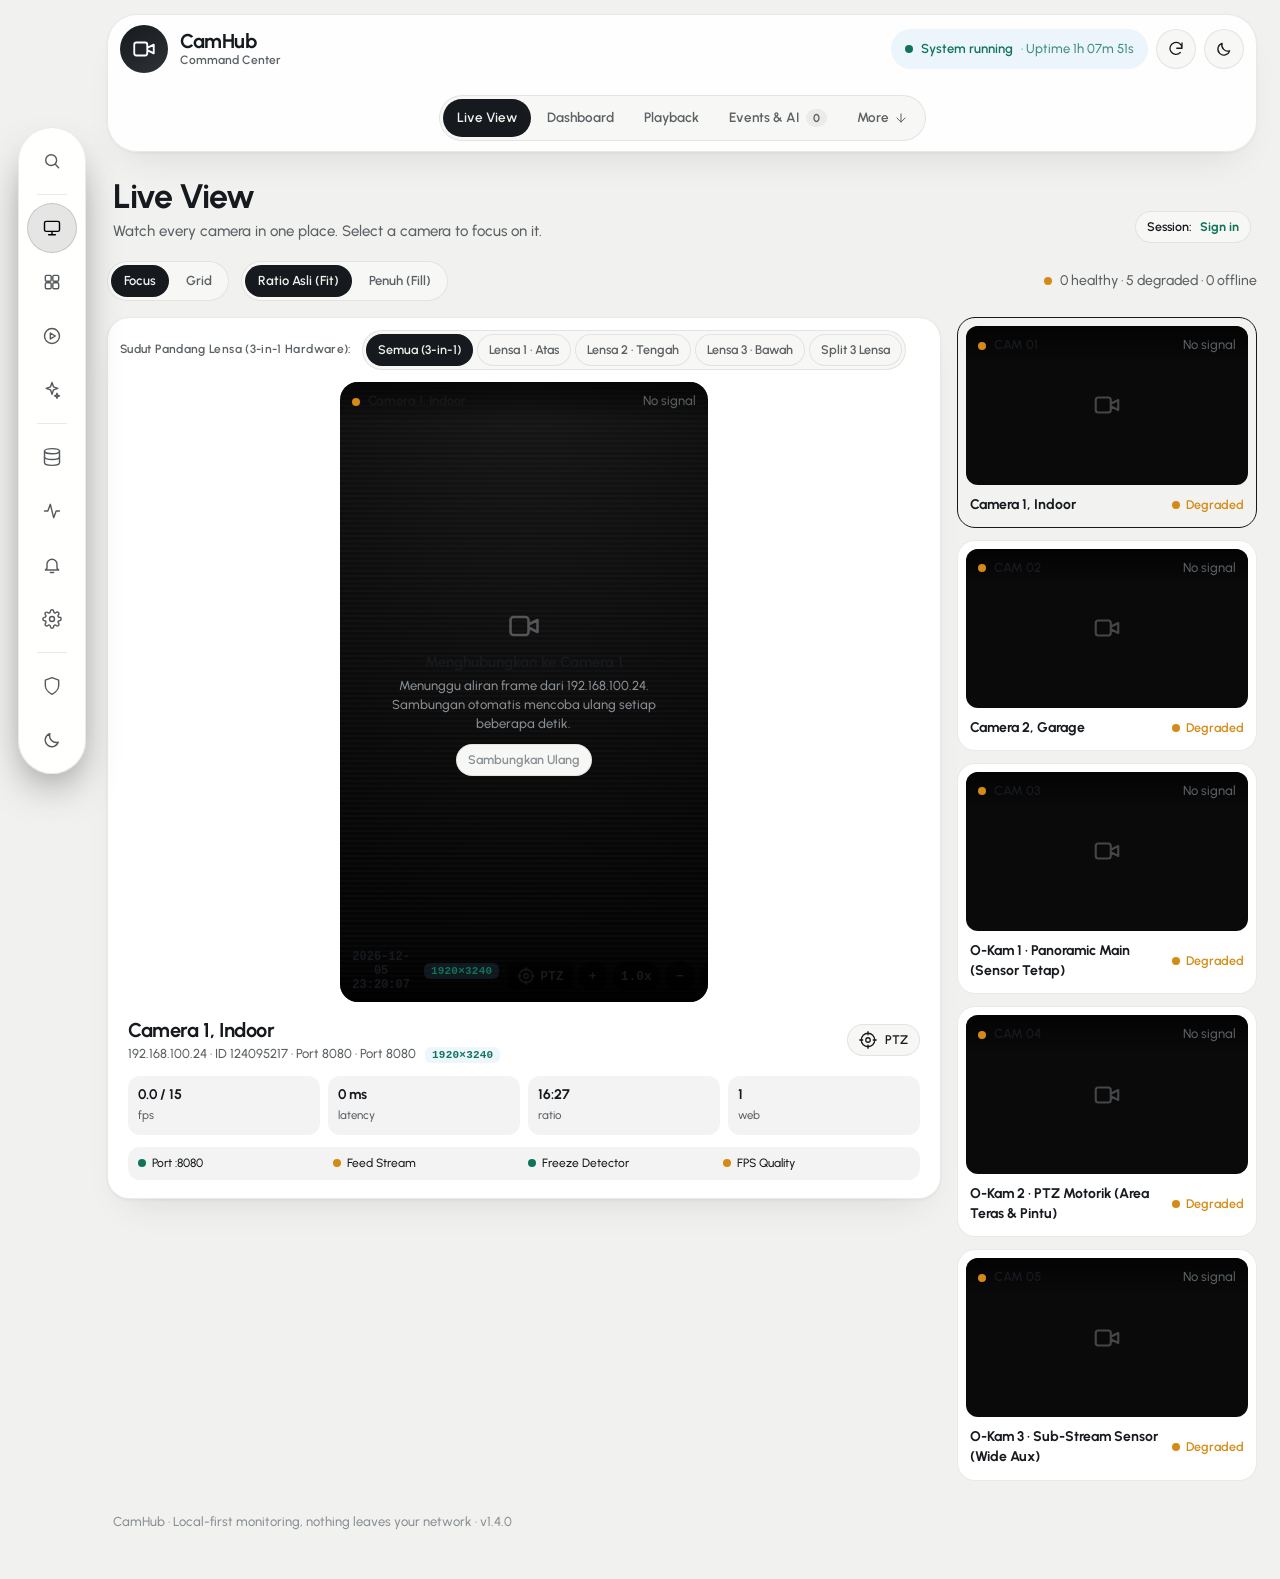
==== commit 571b7769: "feat(security,multicam): implement O-Kam multi-camera support and 2026-11-18 security & storage audi" ====
--- a/web/index.html
+++ b/web/index.html
@@ -9,7 +9,7 @@
 <link href="https://fonts.googleapis.com/css2?family=Urbanist:wght@400..700&display=swap" rel="stylesheet">
 <link rel="stylesheet" href="styles.css?v=5.9">
 </head>
-<body data-role="admin">
+<body data-role="viewer">
 <!-- SVG Icon Defs -->
 <svg width="0" height="0" style="position:absolute" aria-hidden="true"><defs>
 <symbol id="i-cam" viewBox="0 0 24 24"><path d="M3 8a2 2 0 0 1 2-2h8a2 2 0 0 1 2 2v8a2 2 0 0 1-2 2H5a2 2 0 0 1-2-2zM15 11l6-3v8l-6-3"/></symbol>
@@ -199,8 +199,8 @@
         <h1 id="title">Live View</h1>
         <p id="sentence">Watch every camera in one place. Select a camera to focus on it.</p>
       </div>
-      <button class="btn sm" id="btn-toggle-role" aria-label="Switch between Admin and Viewer">
-        Role: <b id="sbf-role">Admin</b>
+      <button class="btn sm" id="btn-toggle-role" aria-label="Manage session and account role">
+        Session: <b id="sbf-role">Sign in</b>
       </button>
     </div>
 
@@ -227,7 +227,7 @@
       <div class="grid kpis">
         <div class="card kpi">
           <h2>Total cameras</h2>
-          <b id="fleet-total">3</b>
+          <b id="fleet-total">5</b>
           <span>Across the local network</span>
         </div>
         <div class="card kpi good">
@@ -237,7 +237,7 @@
         </div>
         <div class="card kpi warn">
           <h2>Degraded</h2>
-          <b id="fleet-degraded">3</b>
+          <b id="fleet-degraded">5</b>
           <span>Connecting, no frames yet</span>
         </div>
         <div class="card kpi bad">
@@ -321,10 +321,12 @@
             <canvas id="fps-chart-canvas" role="img" aria-label="Frame rate for each camera"></canvas>
             <div class="empty" id="fps-empty"><p>No frames yet.<br>Rates appear once a camera connects.</p></div>
           </div>
-          <div class="legend">
-            <span><i style="background:#f2f2f2"></i>Camera 1: <b id="fps-val-1">0.0 fps</b></span>
-            <span><i style="background:#6aa9e8"></i>Camera 2: <b id="fps-val-2">0.0 fps</b></span>
-            <span><i style="background:#8c8c8c"></i>Camera 3: <b id="fps-val-3">0.0 fps</b></span>
+          <div class="legend" style="flex-wrap:wrap;">
+            <span><i style="background:#f2f2f2"></i>Cam 1 (V380): <b id="fps-val-1">0.0 fps</b></span>
+            <span><i style="background:#6aa9e8"></i>Cam 2 (V380): <b id="fps-val-2">0.0 fps</b></span>
+            <span><i style="background:#00e5ff"></i>O-Kam 1: <b id="fps-val-3">0.0 fps</b></span>
+            <span><i style="background:#7dd87d"></i>O-Kam 2: <b id="fps-val-4">0.0 fps</b></span>
+            <span><i style="background:#f5b942"></i>O-Kam 3: <b id="fps-val-5">0.0 fps</b></span>
           </div>
         </div>
       </div>
@@ -391,11 +393,19 @@
         </div>
 
         <div class="card">
-          <div style="display:flex;justify-content:space-between;align-items:center;margin-bottom:12px">
+          <div style="display:flex;justify-content:space-between;align-items:center;margin-bottom:10px;gap:8px;flex-wrap:wrap">
             <h2>Archive Segments</h2>
             <button class="btn sq sm" id="refresh-recordings" title="Refresh recordings list">
               <svg class="ico"><use href="#i-re"/></svg>
             </button>
+          </div>
+          <div class="seg" id="recordings-cam-filter" role="group" aria-label="Filter recordings by camera" style="margin-bottom:10px;flex-wrap:wrap">
+            <button aria-pressed="true" data-rec-cid="">All</button>
+            <button aria-pressed="false" data-rec-cid="v380-1">Cam 1</button>
+            <button aria-pressed="false" data-rec-cid="v380-2">Cam 2</button>
+            <button aria-pressed="false" data-rec-cid="okam_1">O-Kam 1</button>
+            <button aria-pressed="false" data-rec-cid="okam_2">O-Kam 2</button>
+            <button aria-pressed="false" data-rec-cid="okam_3">O-Kam 3</button>
           </div>
           <div class="rec-list" id="recordings-list">
             <div class="empty"><p>Loading recordings…</p></div>
@@ -709,9 +719,40 @@
   </div>
 </dialog>
 
+<dialog id="auth-dialog" style="max-width:420px;width:92vw;">
+  <h2 id="auth-dlg-title">CamHUB Sign In</h2>
+  <p id="auth-dlg-sub" class="sub" style="margin-bottom:14px">Authenticate with your server-verified Admin or Viewer account.</p>
+  <form id="auth-form">
+    <div class="form-group" id="auth-bootstrap-group" style="display:none;">
+      <label for="auth-bootstrap">Bootstrap Token (from <code>config/auth_bootstrap.token</code>)</label>
+      <input type="password" id="auth-bootstrap" class="input-text" autocomplete="off" />
+    </div>
+    <div class="form-group">
+      <label for="auth-username">Username</label>
+      <input type="text" id="auth-username" class="input-text" value="admin" autocomplete="username" required />
+    </div>
+    <div class="form-group">
+      <label for="auth-password">Password</label>
+      <input type="password" id="auth-password" class="input-text" autocomplete="current-password" required />
+    </div>
+    <div class="form-group" id="auth-viewer-pw-group" style="display:none;">
+      <label for="auth-viewer-password">Optional Viewer Password (min 8 chars)</label>
+      <input type="password" id="auth-viewer-password" class="input-text" autocomplete="new-password" />
+    </div>
+    <p id="auth-error-msg" class="bad-t" style="display:none;font-size:12.5px;margin:6px 0 10px;"></p>
+    <div class="acts" style="justify-content:space-between;">
+      <button class="btn dng" type="button" id="auth-logout-btn" style="display:none;">Sign Out</button>
+      <div style="display:flex;gap:8px;margin-left:auto;">
+        <button class="btn" type="button" id="auth-cancel-btn">Close</button>
+        <button class="btn primary" type="submit" id="auth-submit-btn">Sign In</button>
+      </div>
+    </div>
+  </form>
+</dialog>
+
 <div class="toast" id="toast" role="status" aria-live="polite"></div>
 
 <!-- Application Logic -->
-<script src="app.js?v=5.9"></script>
+<script src="app.js?v=6.0"></script>
 </body>
 </html>
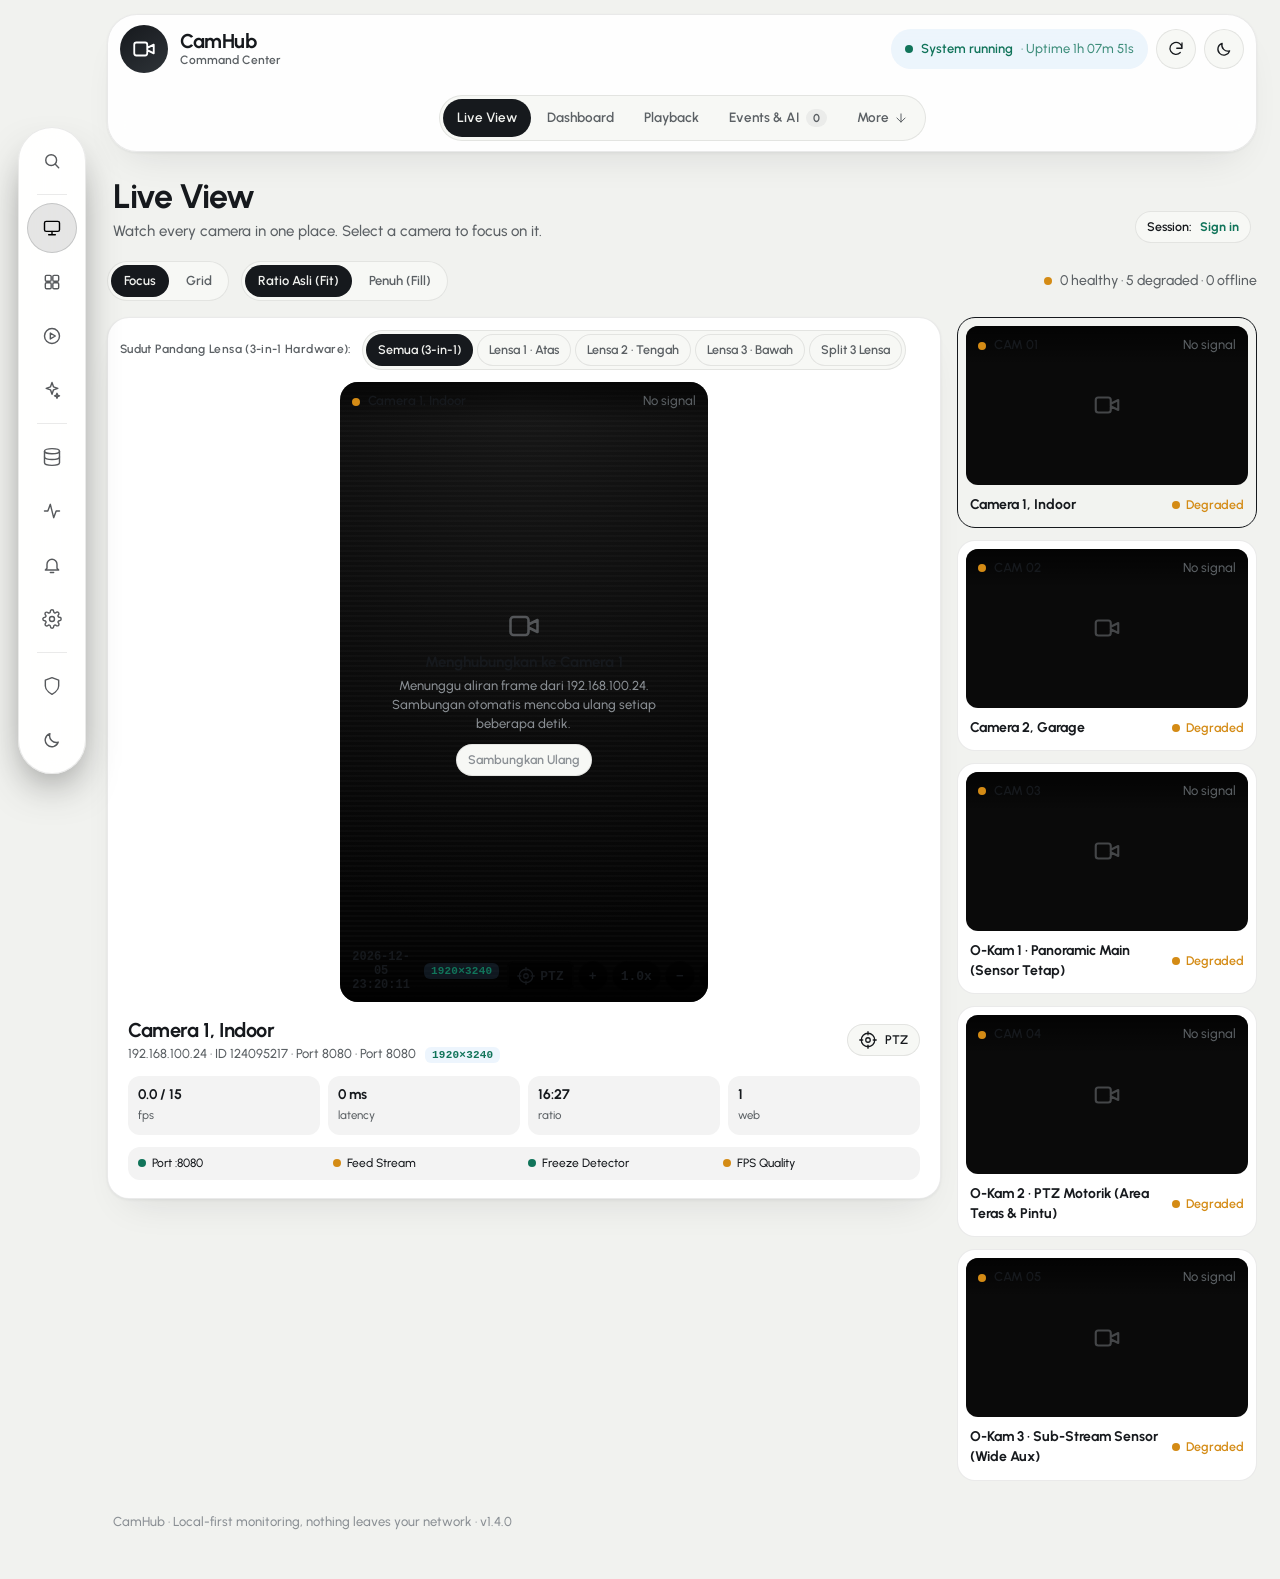
==== commit c0f6aa35: "fix(stream,auth): fix windows ffmpeg nostdin stall, manual circuit breaker reset, and session persis" ====
--- a/web/index.html
+++ b/web/index.html
@@ -753,6 +753,6 @@
 <div class="toast" id="toast" role="status" aria-live="polite"></div>
 
 <!-- Application Logic -->
-<script src="app.js?v=6.0"></script>
+<script src="app.js?v=6.1"></script>
 </body>
 </html>
